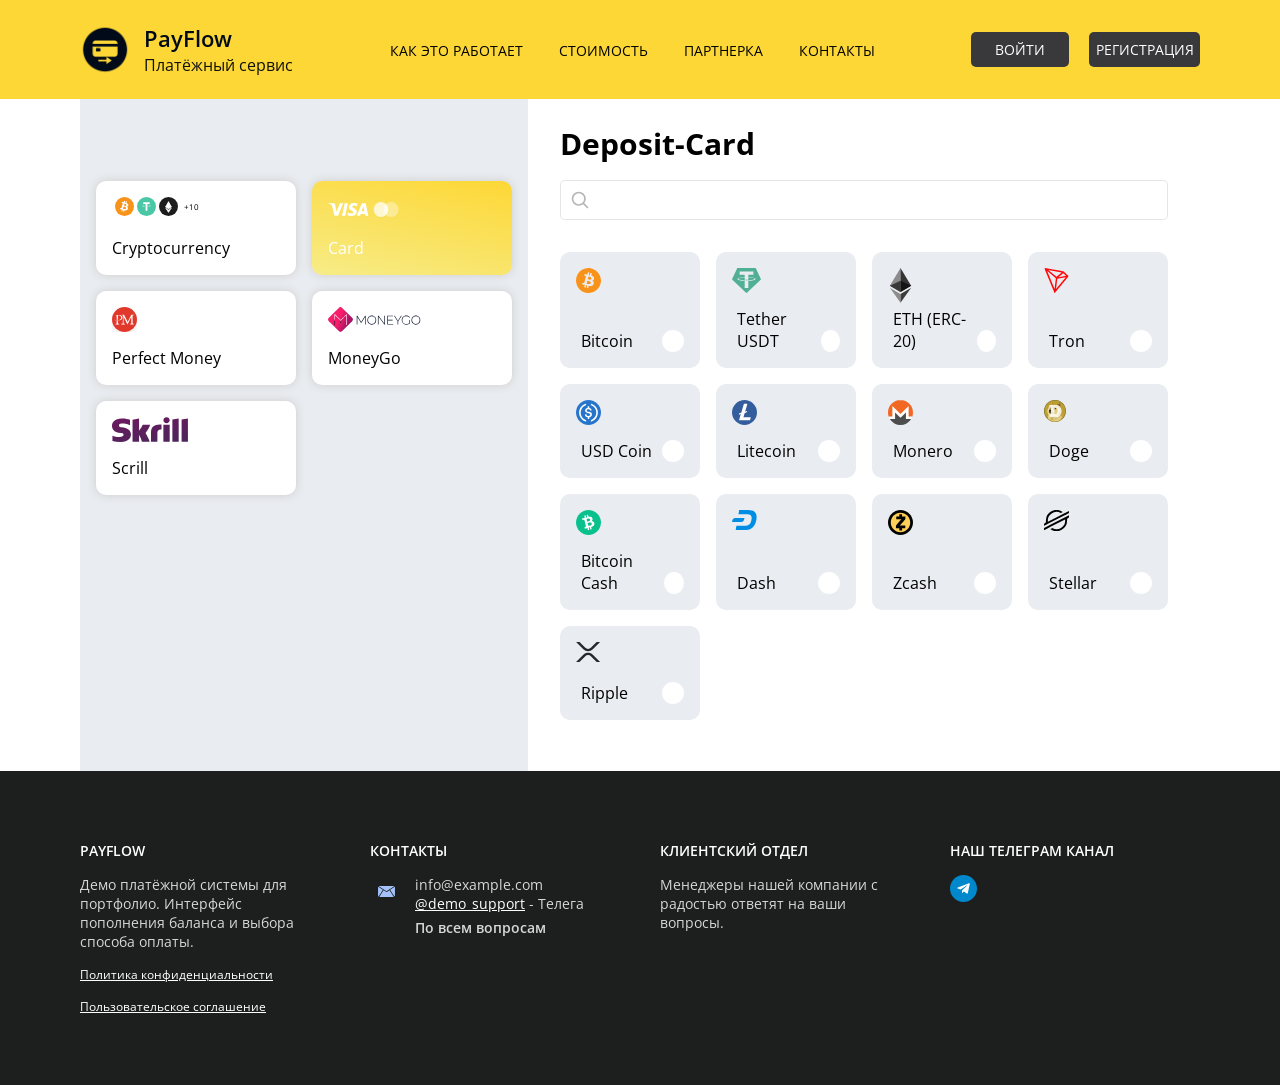
==== cards-template/master-card.html @ 121de796 "Initial commit" ====
<!doctype html>
<html lang="en">
<head>
    <meta charset="UTF-8">
    <meta name="viewport" content="width=device-width, user-scalable=no, initial-scale=1.0, maximum-scale=1.0, minimum-scale=1.0">
    <meta http-equiv="X-UA-Compatible" content="ie=edge">
    <title>Card Visa</title>
    <link rel="icon" type="image/png" href="../static/assets/img/favicon.png" />
    <link rel="apple-touch-icon-precomposed" href="../static/assets/img/favicon.png"/>
    <link href="https://fonts.googleapis.com/css2?family=Open+Sans:wght@400;700&display=swap" rel="stylesheet">
    <link rel="stylesheet" href="../static/assets/css/main.css">
</head>
<body>
    <section class="wrapper">
        <section class="header">
            <div class="container">
                <div class="header__logo">
                    <img src="../static/assets/img/logo.png" alt="" class="header__logo-image">
                    <p class="header__logo-title">
                        <span class="bold">PayFlow</span>
                        <span>Платёжный сервис</span>
                    </p>
                </div>
                <ul class="header__menu">
                    <li class="header__menu-item"><a href="#" class="header__menu-item-link">Как это работает</a></li>
                    <li class="header__menu-item"><a href="#" class="header__menu-item-link">Стоимость</a></li>
                    <li class="header__menu-item"><a href="#" class="header__menu-item-link">Партнерка</a></li>
                    <li class="header__menu-item"><a href="#contacts" class="header__menu-item-link">Контакты</a></li>
                </ul>
                <div class="header__auth">
                    <a href="#" class="header__auth-link">Войти</a>
                    <a href="#" class="header__auth-link">Регистрация</a>
                </div>
            </div>
        </section>

        <section class="payment-sistems">
            <div class="container">
                <div class="d-flex flex-wrap">
                    <div class="payment-sistems__left">
                        <div class="region opacity-0">
                            <span>Payment methods for the region</span><strong>Georgia </strong>
                            <a href="#">Change</a>
                        </div>
                        <div class="payments">
                            <a href="../index.html" class="payment ">
                                <div class="payment__icons">
                                    <svg xmlns="http://www.w3.org/2000/svg" fill="none" viewBox="0 0 18 18" id="btc-label" class="">
                                        <g>
                                            <!-- <rect class="btc-svg-mono svg-mono" width="18" height="18" fill="currentColor" rx="9"></rect> -->
                                            <rect class="btc-svg-color svg-color" width="18" height="18" fill="#F7931A" rx="9"></rect>
                                            <path fill="#fff" d="M12.64 7.906c.114-1.055-.634-1.727-1.778-2.155l.415-1.494-.908-.252-.42 1.486c-.237-.067-.477-.145-.723-.208l.414-1.479-.908-.252-.415 1.494c-.199-.05-1.835-.508-1.835-.508l-.272.972s.675.173.662.182c.37.102.43.35.413.544L6.149 10.33c-.048.11-.168.275-.424.207.009.015-.66-.184-.66-.184L4.58 11.39l1.833.514-.42 1.51.909.253.425-1.52c.247.075.489.145.726.21l-.423 1.51.908.253.42-1.509c1.388.407 2.691.135 3.193-1.14.297-.774-.142-1.801-.746-2.238.597-.122 1.093-.517 1.234-1.328zm-2.17 2.88c-.515 1.255-2.214.464-2.829.296l.54-2.008c.617.169 2.614.535 2.288 1.713zm.393-2.931c-.43 1.13-1.882.452-2.393.309l.488-1.824c.512.148 2.12.362 1.905 1.515z"></path>
                                        </g>
                                    </svg>
                                    <svg xmlns="http://www.w3.org/2000/svg" fill="none" viewBox="0 0 18 18" id="tether-label" class="">
                                        <g>
                                            <!-- <rect class="tether-svg svg-mono" width="18" height="18" fill="currentColor" rx="9"></rect> -->
                                            <rect class="tether-svg svg-color" width="18" height="18" fill="#4CC7A5" rx="9"></rect>
                                            <path fill="#fff" d="M9.814 9.3c-.046.004-.28.02-.804.02-.417 0-.713-.014-.817-.02-1.61-.076-2.812-.38-2.812-.745s1.202-.668 2.812-.747v1.19c.106.008.407.027.824.027.5 0 .75-.023.795-.027V7.809c1.607.078 2.806.382 2.806.746 0 .363-1.198.668-2.806.745h.002zm0-1.614V6.622h2.242V5H5.951v1.622h2.242v1.064C6.37 7.776 5 8.169 5 8.638c0 .47 1.37.861 3.193.953V13h1.62V9.59C11.632 9.499 13 9.107 13 8.638c0-.47-1.367-.86-3.187-.952z"></path>
                                        </g>
                                    </svg>
                                    <svg xmlns="http://www.w3.org/2000/svg" fill="none" viewBox="0 0 18 18" id="eth-label" class="">
                                        <!-- <rect class="ethereum-svg svg-mono" width="18" height="18" fill="currentColor" rx="9"></rect> -->
                                        <rect class="ethereum-svg svg-color" width="18" height="18" fill="#1D1C1C" rx="9"></rect>
                                        <path fill="#fff" d="M11.976 9.166l-2.84-5.082a.153.153 0 00-.272 0l-2.84 5.082a.186.186 0 00.053.242l2.84 1.881c.051.034.115.034.165 0l2.84-1.88c.077-.05.1-.16.054-.243z"></path>
                                        <path fill="#fff" d="M11.84 10.22l-2.757 1.86a.148.148 0 01-.168 0l-2.757-1.86c-.05-.034-.105.03-.071.083l2.78 4.347c.065.1.199.1.263 0l2.781-4.347c.033-.052-.022-.117-.071-.084z"></path>
                                        <path fill="#E6E7E8" d="M11.76 8.779L9.083 10.55a.148.148 0 01-.166 0L6.24 8.78l-.216.387a.186.186 0 00.053.243l2.84 1.88c.051.034.115.034.166 0l2.84-1.88c.075-.05.1-.16.053-.243l-.216-.387z"></path>
                                        <path fill="#E6E7E8" d="M11.84 10.22l-.61.41-2.1 3.283c-.064.1-.198.1-.262 0l-2.1-3.282-.61-.412c-.05-.033-.105.032-.071.084l2.78 4.347c.065.1.199.1.263 0l2.781-4.347c.033-.052-.022-.117-.072-.084z"></path>
                                    </svg>
                                    <span class="payment__current"> +10</span>
                                </div>
                                <div class="payment__title">Cryptocurrency</div>
                            </a>
                            <a href="./master-card.html" class="payment payment--active">
                                <div class="payment__icons">
                                    <svg width="41" height="13" viewBox="0 0 41 13" fill="none" xmlns="http://www.w3.org/2000/svg" id="card_visa-card">
                                        <g class="visa-svg svg-mono" fill="#fff">
                                            <path fill-rule="evenodd" clip-rule="evenodd" d="M40.22 12.798h.08l-.044-.212-.058-.28-.447-2.135a1459.488 1459.488 0 01-.83-3.968c-.126-.611-.254-1.222-.382-1.833L37.69.298c-.013-.057-.03-.08-.092-.08H34.91c-.075 0-.155.005-.23.018-.57.093-.96.412-1.181.942-.805 1.924-1.612 3.847-2.418 5.77l-2.418 5.77a.984.984 0 01-.03.08h3.335c.053 0 .075-.018.093-.067.212-.583.425-1.167.633-1.75.013-.045.035-.062.084-.062h4.052c.053 0 .076.017.084.066l.16.763.203.97c.014.066.04.08.102.08h2.84zm-4.835-9.16c.327 1.564.655 3.13.982 4.707-.907 0-1.805 0-2.712.005.57-1.579 1.137-3.144 1.708-4.713h.022z"></path>
                                            <path d="M0 .58C.027.458.049.343.075.224H5.566c.783 0 1.384.486 1.54 1.25.15.77.291 1.54.437 2.309.155.831.314 1.662.47 2.494.15.809.305 1.618.455 2.423l.018.088c.053-.137.101-.256.15-.376 1.07-2.701 2.137-5.403 3.203-8.1.027-.066.058-.088.128-.088 1.075.004 2.15 0 3.226.004h.093c-.014.031-.018.053-.027.075L10.043 12.74c-.018.048-.04.07-.093.066H6.64c-.021 0-.04 0-.066-.004-.075-.297-.154-.588-.23-.885L4.287 3.96l-.385-1.464a1.272 1.272 0 00-.668-.822 8.709 8.709 0 00-1.606-.646C1.106.873.575.744.053.603.04.59.023.585 0 .58zM28.815 3.207a6.984 6.984 0 00-1.08-.384 6.134 6.134 0 00-1.77-.204c-.397.013-.787.075-1.145.265-.235.124-.43.288-.531.54-.124.3-.062.566.141.809.186.221.425.385.673.522.456.256.916.495 1.376.747.513.283 1.004.601 1.416 1.026.442.45.739.977.845 1.605.053.322.057.645.022.972a3.84 3.84 0 01-.46 1.504c-.394.703-.965 1.216-1.664 1.6-.593.327-1.23.526-1.898.65a8.775 8.775 0 01-1.831.137c-.983-.03-1.947-.163-2.885-.464-.177-.057-.345-.124-.526-.19.199-.92.393-1.835.588-2.755.035.014.062.027.088.04.465.221.934.42 1.434.548.411.106.827.173 1.252.195.327.018.65.026.973-.018.43-.057.837-.168 1.177-.45.332-.27.456-.69.323-1.066a1.07 1.07 0 00-.296-.43 3.438 3.438 0 00-.775-.53c-.38-.203-.77-.393-1.15-.601-.553-.3-1.066-.663-1.49-1.136-.377-.42-.642-.898-.74-1.455-.088-.5-.044-.995.084-1.481.235-.862.744-1.539 1.451-2.065.65-.482 1.385-.778 2.173-.955A8.093 8.093 0 0126.73.01c.885.04 1.743.225 2.575.521.057.022.066.04.057.102-.18.84-.362 1.68-.54 2.52.005.009 0 .027-.008.053zM14.012 12.793l.132-.632c.257-1.194.51-2.383.766-3.577.26-1.211.518-2.427.778-3.639.261-1.216.522-2.432.784-3.643.07-.336.141-.672.216-1.008.01-.04.014-.075.076-.075 1.044.004 2.088 0 3.132 0h.053c-.022.12-.044.23-.07.34-.421 1.968-.841 3.94-1.266 5.907-.416 1.937-.832 3.873-1.243 5.81-.036.16-.067.314-.102.473-.009.035-.022.049-.058.049h-3.167c-.01.004-.018 0-.031-.005z"></path>
                                        </g>
                                        <!-- <g class="visa-svg svg-color" fill="#0855C4"><path fill-rule="evenodd" clip-rule="evenodd" d="M40.22 12.798h.08l-.044-.212-.058-.28-.447-2.135a1459.488 1459.488 0 01-.83-3.968c-.126-.611-.254-1.222-.382-1.833L37.69.298c-.013-.057-.03-.08-.092-.08H34.91c-.075 0-.155.005-.23.018-.57.093-.96.412-1.181.942-.805 1.924-1.612 3.847-2.418 5.77l-2.418 5.77a.984.984 0 01-.03.08h3.335c.053 0 .075-.018.093-.067.212-.583.425-1.167.633-1.75.013-.045.035-.062.084-.062h4.052c.053 0 .076.017.084.066l.16.763.203.97c.014.066.04.08.102.08h2.84zm-4.835-9.16c.327 1.564.655 3.13.982 4.707-.907 0-1.805 0-2.712.005.57-1.579 1.137-3.144 1.708-4.713h.022z"></path><path d="M0 .58C.027.458.049.343.075.224H5.566c.783 0 1.384.486 1.54 1.25.15.77.291 1.54.437 2.309.155.831.314 1.662.47 2.494.15.809.305 1.618.455 2.423l.018.088c.053-.137.101-.256.15-.376 1.07-2.701 2.137-5.403 3.203-8.1.027-.066.058-.088.128-.088 1.075.004 2.15 0 3.226.004h.093c-.014.031-.018.053-.027.075L10.043 12.74c-.018.048-.04.07-.093.066H6.64c-.021 0-.04 0-.066-.004-.075-.297-.154-.588-.23-.885L4.287 3.96l-.385-1.464a1.272 1.272 0 00-.668-.822 8.709 8.709 0 00-1.606-.646C1.106.873.575.744.053.603.04.59.023.585 0 .58zM28.815 3.207a6.984 6.984 0 00-1.08-.384 6.134 6.134 0 00-1.77-.204c-.397.013-.787.075-1.145.265-.235.124-.43.288-.531.54-.124.3-.062.566.141.809.186.221.425.385.673.522.456.256.916.495 1.376.747.513.283 1.004.601 1.416 1.026.442.45.739.977.845 1.605.053.322.057.645.022.972a3.84 3.84 0 01-.46 1.504c-.394.703-.965 1.216-1.664 1.6-.593.327-1.23.526-1.898.65a8.775 8.775 0 01-1.831.137c-.983-.03-1.947-.163-2.885-.464-.177-.057-.345-.124-.526-.19.199-.92.393-1.835.588-2.755.035.014.062.027.088.04.465.221.934.42 1.434.548.411.106.827.173 1.252.195.327.018.65.026.973-.018.43-.057.837-.168 1.177-.45.332-.27.456-.69.323-1.066a1.07 1.07 0 00-.296-.43 3.438 3.438 0 00-.775-.53c-.38-.203-.77-.393-1.15-.601-.553-.3-1.066-.663-1.49-1.136-.377-.42-.642-.898-.74-1.455-.088-.5-.044-.995.084-1.481.235-.862.744-1.539 1.451-2.065.65-.482 1.385-.778 2.173-.955A8.093 8.093 0 0126.73.01c.885.04 1.743.225 2.575.521.057.022.066.04.057.102-.18.84-.362 1.68-.54 2.52.005.009 0 .027-.008.053zM14.012 12.793l.132-.632c.257-1.194.51-2.383.766-3.577.26-1.211.518-2.427.778-3.639.261-1.216.522-2.432.784-3.643.07-.336.141-.672.216-1.008.01-.04.014-.075.076-.075 1.044.004 2.088 0 3.132 0h.053c-.022.12-.044.23-.07.34-.421 1.968-.841 3.94-1.266 5.907-.416 1.937-.832 3.873-1.243 5.81-.036.16-.067.314-.102.473-.009.035-.022.049-.058.049h-3.167c-.01.004-.018 0-.031-.005z"></path>
                                    </g> -->
                                </svg>
                                <svg width="26" height="15" viewBox="0 0 26 15" fill="none" xmlns="http://www.w3.org/2000/svg" id="card_mastercard">
                                    <!-- <g class="mastercard-svg svg-color">
                                        <path d="M7.956 15c3.986 0 7.218-3.358 7.218-7.5 0-4.142-3.232-7.5-7.218-7.5C3.969 0 .736 3.358.736 7.5c0 4.142 3.233 7.5 7.22 7.5z" fill="#EA001B"></path>
                                        <path d="M18.268 15c3.987 0 7.219-3.358 7.219-7.5 0-4.142-3.232-7.5-7.219-7.5S11.05 3.358 11.05 7.5c0 4.142 3.232 7.5 7.22 7.5z" fill="#FFA200"></path>
                                        <path fill-rule="evenodd" clip-rule="evenodd" d="M12.864 2a7.866 7.866 0 00-2.227 5.5c0 2.14.85 4.082 2.227 5.5a7.866 7.866 0 002.228-5.5c0-2.142-.85-4.083-2.228-5.5z" fill="#ED692C"></path>
                                    </g> -->
                                    <g class="mastercard-svg svg-mono">
                                        <path d="M7.956 15c3.986 0 7.218-3.358 7.218-7.5 0-4.142-3.232-7.5-7.218-7.5C3.969 0 .736 3.358.736 7.5c0 4.142 3.233 7.5 7.22 7.5z" fill="#ffffffbb"></path><path d="M18.268 15c3.987 0 7.219-3.358 7.219-7.5 0-4.142-3.232-7.5-7.219-7.5S11.05 3.358 11.05 7.5c0 4.142 3.232 7.5 7.22 7.5z" fill="#ffffff5e"></path>
                                        <path fill-rule="evenodd" clip-rule="evenodd" d="M12.864 2a7.866 7.866 0 00-2.227 5.5c0 2.14.85 4.082 2.227 5.5a7.866 7.866 0 002.228-5.5c0-2.142-.85-4.083-2.228-5.5z" fill="#ffffff5e"></path>
                                    </g>
                                </svg>
                                </div>
                                <div class="payment__title">Card</div>
                            </a>
                            <a href="./perfect-money.html" class="payment">
                                <div class="payment__icons">
                                    <svg xmlns="http://www.w3.org/2000/svg" xmlns:xlink="http://www.w3.org/1999/xlink" viewBox="0 0 25 25" id="perfectmoney-card">
                                        <defs>
                                            <filter id="perfect-money_svg__a" width="160%" height="160%" x="-30%" y="-18%" filterUnits="objectBoundingBox">
                                                <feOffset dy="3" in="SourceAlpha" result="shadowOffsetOuter1"></feOffset>
                                                <feGaussianBlur in="shadowOffsetOuter1" result="shadowBlurOuter1" stdDeviation="2"></feGaussianBlur>
                                                <feColorMatrix in="shadowBlurOuter1" values="0 0 0 0 0 0 0 0 0 0 0 0 0 0 0 0 0 0 0.09 0"></feColorMatrix>
                                            </filter>
                                            <path id="perfect-money_svg__b" d="M22.5 10C15.596 10 10 15.596 10 22.5S15.596 35 22.5 35 35 29.404 35 22.5 29.401 10 22.5 10zm-5.37 17.405h-3.592v-.584h.616a.54.54 0 00.515-.546v-2.6a16.2 16.2 0 001.244.03v2.606a.552.552 0 00.524.507h.69v.587h.003zm-4.99-4.702c1.426.312 2.877.34 4.703.237 1.353-.08 2.352-1.058 2.352-2.364 0-1.294-1.038-2.31-2.324-2.324h-.958v4.387c-.434.011-.846.011-1.244-.003v-4.098a.314.314 0 00-.295-.286h-.822v-.365h4.168c1.523 0 2.74 1.192 2.74 2.656 0 1.464-1.242 2.517-2.757 2.653-2.338.234-4.657.067-5.562-.493zm18.968 4.118h.663v.584h-3.592v-.584h.593a.548.548 0 00.543-.538v-6.598l-3.842 7.731v-.013.002l-3.98-8.015v6.944a.546.546 0 00.484.49h.885v.584H19.27v-.585h.935c0-.005-.003-.008-.003-.013a.552.552 0 00.551-.552l.006-.005.217-7.592a.323.323 0 00-.306-.304h-.61v-.584h1.52l.454-.003 3.672 7.322 3.636-7.255v-.064h2.43v.584h-.868a.324.324 0 00-.315.31v7.65c.022.273.242.49.518.504z"></path>
                                        </defs>
                                        <g fill="#fff" fill-rule="evenodd">
                                            <g fill-rule="nonzero">
                                                <g class="perfect-money-svg svg-mono " transform="translate(-10 -10)">
                                                    <use fill="#000" filter="url(#perfect-money_svg__a)" xlink:href="#perfect-money_svg__b"></use>
                                                    <use fill="#FFF" xlink:href="#perfect-money_svg__b"></use>
                                                </g>
                                            </g>
                                        </g>
                                        <g fill="none" fill-rule="evenodd">
                                            <g fill-rule="nonzero">
                                                <g>
                                                    <g class="perfect-money-svg svg-color">
                                                        <circle cx="12.5" cy="12.5" r="12.5" fill="#E0392C"></circle>
                                                        <g fill="#FFF">
                                                            <path d="M20.905 8.357h.869v-.584h-2.43v.064l-3.64 7.255-3.671-7.322-.453.003h-1.52v.584h.61a.32.32 0 01.306.304l-.22 7.592-.005.005a.553.553 0 01-.551.552l.002.014h-.935v.584h3.591v-.583h-.885a.547.547 0 01-.484-.49V9.39l3.987 8.015v-.002.013l3.842-7.73v6.597a.55.55 0 01-.543.538h-.593v.584h3.592v-.584h-.663a.548.548 0 01-.518-.504v-7.65a.317.317 0 01.312-.31z"></path><path d="M10.454 10.543c0-1.464-1.217-2.656-2.74-2.656H3.551v.365h.821c.156.01.281.133.295.286v4.097c.398.014.813.014 1.245.002V8.252h.957c1.285.013 2.324 1.03 2.324 2.323 0 1.306-1 2.283-2.353 2.364-1.829.103-3.276.075-4.702-.237.905.56 3.221.73 5.557.496 1.517-.14 2.759-1.189 2.759-2.656zm-4.541 5.771v-2.606c-.434.006-.852-.005-1.244-.03v2.6a.541.541 0 01-.515.546h-.615v.584h3.59v-.583h-.69a.556.556 0 01-.526-.51z"></path>
                                                        </g>
                                                    </g>
                                                </g>
                                            </g>
                                        </g>
                                    </svg>
                                </div>
                                <div class="payment__title">Perfect Money</div>
                            </a>
                            <a href="./money-go.html" class="payment ">
                                <div class="payment__icons">
                                    <svg viewBox="0 0 63 17" fill="none" xmlns="http://www.w3.org/2000/svg" id="money_go-card">
                                        <g class="money-go-svg svg-mono" fill="fff">
                                            <path d="M19.983 5.93l2.593 4.258L25.17 5.93h.439v5.963h-.439V6.754L22.765 10.7h-.378l-2.404-3.945v5.139h-.442V5.93h.442zM26.776 8.913a3.17 3.17 0 01.848-2.211 2.83 2.83 0 01.957-.655c.375-.161.772-.238 1.19-.23.418-.008.815.069 1.19.23.378.158.7.376.965.655.268.276.479.607.631.993.156.386.23.792.222 1.218.008.427-.066.833-.222 1.219a3.028 3.028 0 01-.63.997 2.84 2.84 0 01-.966.651c-.375.161-.772.237-1.19.23a2.847 2.847 0 01-1.19-.23 2.86 2.86 0 01-.957-.651 3.063 3.063 0 01-.627-.997 3.17 3.17 0 01-.221-1.219zm5.548 0c.003-.37-.059-.72-.185-1.049a2.59 2.59 0 00-.526-.86 2.337 2.337 0 00-.817-.567 2.44 2.44 0 00-1.025-.201 2.424 2.424 0 00-2.235 1.322 2.78 2.78 0 00-.31 1.355 2.78 2.78 0 00.31 1.355 2.436 2.436 0 002.235 1.32 2.435 2.435 0 002.235-1.319c.218-.41.324-.862.318-1.356zM34.38 5.93l3.929 5.231v-5.23h.446v5.962h-.438L34.39 6.666v5.227h-.45V5.93h.442zM44.266 5.93v.414H40.73v2.348h3.197v.418H40.73v2.373h3.615v.41h-4.065V5.93h3.985zM44.903 5.93h.502l2.127 3.353 2.123-3.353h.503l-2.404 3.771v2.192h-.455V9.7L44.903 5.93zM50.128 8.913a3.152 3.152 0 01.22-1.218c.156-.386.368-.717.636-.993.27-.279.598-.497.981-.655.386-.161.796-.238 1.23-.23.529 0 1.011.11 1.448.33.437.22.795.527 1.073.92l-.37.238a2.376 2.376 0 00-.908-.792 2.74 2.74 0 00-1.243-.277 2.612 2.612 0 00-1.065.2c-.33.137-.608.326-.836.568a2.646 2.646 0 00-.531.86c-.126.33-.188.68-.185 1.05a2.72 2.72 0 00.189 1.049c.131.33.313.615.547.856.233.239.516.428.848.567.335.14.692.207 1.07.201.434 0 .84-.07 1.218-.209.38-.14.68-.332.896-.579V8.865h.439v2.115c-.247.306-.607.555-1.082.748a3.847 3.847 0 01-1.471.281 3.024 3.024 0 01-1.227-.229 2.989 2.989 0 01-.993-.651 3.087 3.087 0 01-.884-2.216zM56.76 8.913a3.17 3.17 0 01.848-2.211 2.83 2.83 0 01.957-.655c.375-.161.772-.238 1.19-.23.418-.008.815.069 1.19.23.378.158.7.376.965.655.268.276.479.607.632.993.155.386.229.792.22 1.218.009.427-.065.833-.22 1.219a3.028 3.028 0 01-.632.997 2.84 2.84 0 01-.965.651c-.375.161-.772.237-1.19.23a2.847 2.847 0 01-1.19-.23 2.859 2.859 0 01-.957-.651 3.063 3.063 0 01-.627-.997 3.17 3.17 0 01-.221-1.219zm5.548 0c.003-.37-.059-.72-.185-1.049a2.59 2.59 0 00-.526-.86 2.337 2.337 0 00-.817-.567 2.44 2.44 0 00-1.025-.201 2.424 2.424 0 00-2.235 1.322 2.78 2.78 0 00-.31 1.355 2.78 2.78 0 00.31 1.355 2.436 2.436 0 002.235 1.32 2.435 2.435 0 002.236-1.319c.217-.41.323-.862.317-1.356z">

                                            </path>
                                            <path d="M7.363.596a1.594 1.594 0 012.254 0l6.767 6.767a1.594 1.594 0 010 2.254l-6.767 6.767a1.594 1.594 0 01-2.254 0L.596 9.617a1.594 1.594 0 010-2.254L7.363.596z" fill="#C0DDF7"></path>
                                            <path fill-rule="evenodd" clip-rule="evenodd" d="M4.383 5.113a.2.2 0 01.34-.14h.001l3.85 3.851 1.873-1.872a.2.2 0 01.282.281L8.713 9.25a.2.2 0 01-.304-.027L4.78 5.594v2.707a.2.2 0 11-.398 0V5.113zm6.989 1.477l.98-.98v6.542a.2.2 0 10.398 0V5.113a.2.2 0 00-.38-.085l-1.28 1.28a.2.2 0 00.282.282z"></path>
                                            <path d="M4.383 9.496a.2.2 0 01.398 0v2.656a.2.2 0 11-.398 0V9.496zM9.031 10.227a.398.398 0 11-.797 0 .398.398 0 01.797 0z"></path>
                                        </g>
                                        <g class="money-go-svg svg-color">
                                            <path d="M19.983 5.93l2.593 4.258L25.17 5.93h.439v5.963h-.439V6.754L22.765 10.7h-.378l-2.404-3.945v5.139h-.442V5.93h.442zM26.776 8.913a3.17 3.17 0 01.848-2.211 2.83 2.83 0 01.957-.655c.375-.161.772-.238 1.19-.23.418-.008.815.069 1.19.23.378.158.7.376.965.655.268.276.479.607.631.993.156.386.23.792.222 1.218.008.427-.066.833-.222 1.219a3.028 3.028 0 01-.63.997 2.84 2.84 0 01-.966.651c-.375.161-.772.237-1.19.23a2.847 2.847 0 01-1.19-.23 2.86 2.86 0 01-.957-.651 3.063 3.063 0 01-.627-.997 3.17 3.17 0 01-.221-1.219zm5.548 0c.003-.37-.059-.72-.185-1.049a2.59 2.59 0 00-.526-.86 2.337 2.337 0 00-.817-.567 2.44 2.44 0 00-1.025-.201 2.424 2.424 0 00-2.235 1.322 2.78 2.78 0 00-.31 1.355 2.78 2.78 0 00.31 1.355 2.436 2.436 0 002.235 1.32 2.435 2.435 0 002.235-1.319c.218-.41.324-.862.318-1.356zM34.38 5.93l3.929 5.231v-5.23h.446v5.962h-.438L34.39 6.666v5.227h-.45V5.93h.442zM44.266 5.93v.414H40.73v2.348h3.197v.418H40.73v2.373h3.615v.41h-4.065V5.93h3.985zM44.903 5.93h.502l2.127 3.353 2.123-3.353h.503l-2.404 3.771v2.192h-.455V9.7L44.903 5.93zM50.128 8.913a3.152 3.152 0 01.22-1.218c.156-.386.368-.717.636-.993.27-.279.598-.497.981-.655.386-.161.796-.238 1.23-.23.529 0 1.011.11 1.448.33.437.22.795.527 1.073.92l-.37.238a2.376 2.376 0 00-.908-.792 2.74 2.74 0 00-1.243-.277 2.612 2.612 0 00-1.065.2c-.33.137-.608.326-.836.568a2.646 2.646 0 00-.531.86c-.126.33-.188.68-.185 1.05a2.72 2.72 0 00.189 1.049c.131.33.313.615.547.856.233.239.516.428.848.567.335.14.692.207 1.07.201.434 0 .84-.07 1.218-.209.38-.14.68-.332.896-.579V8.865h.439v2.115c-.247.306-.607.555-1.082.748a3.847 3.847 0 01-1.471.281 3.024 3.024 0 01-1.227-.229 2.989 2.989 0 01-.993-.651 3.087 3.087 0 01-.884-2.216zM56.76 8.913a3.17 3.17 0 01.848-2.211 2.83 2.83 0 01.957-.655c.375-.161.772-.238 1.19-.23.418-.008.815.069 1.19.23.378.158.7.376.965.655.268.276.479.607.632.993.155.386.229.792.22 1.218.009.427-.065.833-.22 1.219a3.028 3.028 0 01-.632.997 2.84 2.84 0 01-.965.651c-.375.161-.772.237-1.19.23a2.847 2.847 0 01-1.19-.23 2.859 2.859 0 01-.957-.651 3.063 3.063 0 01-.627-.997 3.17 3.17 0 01-.221-1.219zm5.548 0c.003-.37-.059-.72-.185-1.049a2.59 2.59 0 00-.526-.86 2.337 2.337 0 00-.817-.567 2.44 2.44 0 00-1.025-.201 2.424 2.424 0 00-2.235 1.322 2.78 2.78 0 00-.31 1.355 2.78 2.78 0 00.31 1.355 2.436 2.436 0 002.235 1.32 2.435 2.435 0 002.236-1.319c.217-.41.323-.862.317-1.356z" fill="#0E1930">

                                            </path>
                                            <path d="M7.363.596a1.594 1.594 0 012.254 0l6.767 6.767a1.594 1.594 0 010 2.254l-6.767 6.767a1.594 1.594 0 01-2.254 0L.596 9.617a1.594 1.594 0 010-2.254L7.363.596z" fill="url(#money_go_svg__a)"></path>
                                            <path fill-rule="evenodd" clip-rule="evenodd" d="M4.383 5.113a.2.2 0 01.34-.14h.001l3.85 3.851 1.873-1.872a.2.2 0 01.282.281L8.713 9.25a.2.2 0 01-.304-.027L4.78 5.594v2.707a.2.2 0 11-.398 0V5.113zm6.989 1.477l.98-.98v6.542a.2.2 0 10.398 0V5.113a.2.2 0 00-.38-.085l-1.28 1.28a.2.2 0 00.282.282z" fill="#fff">

                                            </path>
                                            <path d="M4.383 9.496a.2.2 0 11.398 0v2.656a.2.2 0 11-.398 0V9.496zM9.031 10.227a.398.398 0 11-.797 0 .398.398 0 01.797 0z" fill="#0E1930"></path><defs><linearGradient id="money_go_svg__a" x1="6.574" y1="9.647" x2="12.684" y2="12.569" gradientUnits="userSpaceOnUse"><stop offset="0" stop-color="#F91E6A"></stop><stop offset="1" stop-color="#AE1264"></stop></linearGradient></defs></g>
                                        </svg>
                                </div>
                                <div class="payment__title">MoneyGo</div>
                            </a>
                            <a href="./scrill.html" class="payment">
                                <div class="payment__icons">
                                <svg viewBox="0 0 76 25" fill="none" xmlns="http://www.w3.org/2000/svg" id="skrill-card">
                                        <g class="skrill-svg svg-mono" fill="#fff">
                                            <g clip-path="url(#skrill_svg__a)">
                                                <path fill-rule="evenodd" clip-rule="evenodd" d="M54.536 6.14c1.721 0 3.117-1.336 3.117-2.982 0-1.647-1.396-2.983-3.117-2.983-1.719 0-3.114 1.336-3.114 2.983 0 1.646 1.395 2.981 3.114 2.981zM30.67 7.75c-.14.337-1.152 3.074-3.6 5.91V1.533l-6.522 1.234V24.75h6.522v-6.795c1.889 2.712 2.821 6.795 2.821 6.795h7.812c-.772-3.075-4.152-8.745-4.152-8.745 3.033-3.682 4.366-7.606 4.578-8.256h-7.459zm17.146-.23c-5.842.18-8.807 2.688-8.807 7.676v9.554h6.373V16.96c0-2.987.408-4.267 4.11-4.389V7.607c-.623-.126-1.676-.087-1.676-.087zM9.609 10.17c-.799-.05-2.648-.165-2.648-1.759 0-1.923 2.662-1.923 3.66-1.923 1.757 0 4.031.497 5.655.962 0 0 .906.306 1.677.619l.072.018V2.82l-.098-.028c-1.917-.642-4.146-1.26-8.278-1.26C2.524 1.532 0 5.506 0 8.91c0 1.963.879 6.58 9.038 7.113.692.04 2.527.142 2.527 1.79 0 1.36-1.502 2.161-4.03 2.161-2.77 0-5.458-.676-7.09-1.317v5.425c2.444.613 5.198.92 8.426.92 6.966 0 10.086-3.76 10.086-7.486 0-4.225-3.49-6.97-9.348-7.345zm41.768 14.58h6.321V7.768h-6.321V24.75zM69.601 2.615V24.75h6.323V1.532L69.6 2.615zm-9.225 0l6.316-1.083V24.75h-6.316V2.615z">

                                                </path>
                                            </g>
                                            <defs>
                                                <clipPath id="skrill_svg__a">
                                                    <path d="M0 0h76v25H0z"></path>
                                                </clipPath>
                                            </defs>
                                        </g>
                                        <g class="skrill-svg svg-color">
                                        <g clip-path="url(#skrill_svg__b)">
                                        <path fill-rule="evenodd" clip-rule="evenodd" d="M54.536 6.14c1.721 0 3.117-1.336 3.117-2.982 0-1.647-1.396-2.983-3.117-2.983-1.719 0-3.114 1.336-3.114 2.983 0 1.646 1.395 2.981 3.114 2.981zM30.67 7.75c-.14.337-1.152 3.074-3.6 5.91V1.533l-6.522 1.234V24.75h6.522v-6.795c1.889 2.712 2.821 6.795 2.821 6.795h7.812c-.772-3.075-4.152-8.745-4.152-8.745 3.033-3.682 4.366-7.606 4.578-8.256h-7.459zm17.146-.23c-5.842.18-8.807 2.688-8.807 7.676v9.554h6.373V16.96c0-2.987.408-4.267 4.11-4.389V7.607c-.623-.126-1.676-.087-1.676-.087zM9.609 10.17c-.799-.05-2.648-.165-2.648-1.759 0-1.923 2.662-1.923 3.66-1.923 1.757 0 4.031.497 5.655.962 0 0 .906.306 1.677.619l.072.018V2.82l-.098-.028c-1.917-.642-4.146-1.26-8.278-1.26C2.524 1.532 0 5.506 0 8.91c0 1.963.879 6.58 9.038 7.113.692.04 2.527.142 2.527 1.79 0 1.36-1.502 2.161-4.03 2.161-2.77 0-5.458-.676-7.09-1.317v5.425c2.444.613 5.198.92 8.426.92 6.966 0 10.086-3.76 10.086-7.486 0-4.225-3.49-6.97-9.348-7.345zm41.768 14.58h6.321V7.768h-6.321V24.75zM69.601 2.615V24.75h6.323V1.532L69.6 2.615zm-9.225 0l6.316-1.083V24.75h-6.316V2.615z" fill="url(#skrill_svg__c)">

                                        </path>
                                        </g>
                                        <defs>
                                            <linearGradient id="skrill_svg__c" x1="20.533" y1=".175" x2="25.775" y2="30.875" gradientUnits="userSpaceOnUse">
                                                <stop offset="0" stop-color="#6B195F"></stop>
                                                <stop offset="1" stop-color="#4C255B"></stop>
                                            </linearGradient>
                                            <clipPath id="skrill_svg__b">
                                                <path fill="#fff" d="M0 0h76v25H0z"></path>
                                            </clipPath>
                                        </defs>
                                        </g>
                                    </svg>
                                </div>
                                <div class="payment__title">Scrill</div>
                            </a>

                        </div>
                    </div>
                    <div class="payment-sistems__right">

                        <!-- Deposit --- start --->
                        <div class="content deposit">
                            <h1 class="visually-hidden">Deposit</h1>
                            <div class="d-flex content__heading">
                                <h2 class="content__title">Deposit-Card</h2>
                                <!-- <span>ID: 118379</span> -->
                            </div>
                            <div class="search">
                                <input class="search__input" type="search" id="search" data-search>
                                <div class="search__icon">
                                    <svg viewBox="0 0 24 24" fill="none" xmlns="http://www.w3.org/2000/svg"><g id="SVGRepo_bgCarrier" stroke-width="0"></g><g id="SVGRepo_tracerCarrier" stroke-linecap="round" stroke-linejoin="round"></g><g id="SVGRepo_iconCarrier"> <path d="M15.7955 15.8111L21 21M18 10.5C18 14.6421 14.6421 18 10.5 18C6.35786 18 3 14.6421 3 10.5C3 6.35786 6.35786 3 10.5 3C14.6421 3 18 6.35786 18 10.5Z" stroke="#b4b5b7" stroke-width="2" stroke-linecap="round" stroke-linejoin="round"></path> </g></svg>
                                </div>
                            </div>
                    
                            <div class="cards">
                                <article class="card">
                                    <div class="card__icon">
                                        <svg viewBox="0 0 32 32" fill="none" xmlns="http://www.w3.org/2000/svg" id="btc"><g class="btc-svg svg-mono"><path class="btc-svg__icon" d="M12.128 31.524c8.574 2.138 17.256-3.08 19.393-11.652C33.658 11.3 28.443 2.617 19.87.48 11.3-1.659 2.618 3.559.48 12.132c-2.139 8.571 3.079 17.254 11.648 19.392zm7.408-21.84c2.217.764 3.839 1.909 3.519 4.039-.23 1.559-1.095 2.312-2.242 2.577 1.575.819 2.377 2.077 1.613 4.257-.947 2.708-3.197 2.937-6.192 2.37l-.727 2.912-1.755-.438.717-2.872c-.454-.113-.92-.233-1.399-.364l-.72 2.885-1.753-.435.727-2.918-.501-.13c-.248-.065-.498-.13-.75-.193l-2.285-.57.87-2.01s1.295.345 1.277.32c.497.122.717-.202.804-.418l1.148-4.603.186.046a1.483 1.483 0 00-.182-.058l.82-3.286c.02-.373-.108-.843-.82-1.021.028-.018-1.275-.318-1.275-.318l.467-1.874 2.422.604-.002.01c.363.09.738.176 1.121.263l.72-2.884 1.755.438-.707 2.826c.472.108.946.217 1.408.332l.699-2.809 1.756.438-.72 2.884zM13.98 20.141c1.431.378 4.566 1.207 5.064-.795.509-2.043-2.521-2.724-4.004-3.058-.167-.038-.315-.07-.435-.1l-.964 3.865c.097.024.212.054.34.088zm1.354-5.646c1.196.319 3.799 1.013 4.253-.804.464-1.86-2.07-2.421-3.306-2.695-.139-.03-.261-.058-.361-.083l-.875 3.506c.083.02.18.047.29.076z" fill="#fff"></path></g><path class="btc-svg svg-color" d="M12.128 31.524c8.574 2.138 17.256-3.08 19.393-11.652C33.658 11.3 28.443 2.617 19.87.48 11.3-1.659 2.618 3.559.48 12.132c-2.139 8.571 3.079 17.254 11.648 19.392zm7.408-21.84c2.217.764 3.839 1.909 3.519 4.039-.23 1.559-1.095 2.312-2.242 2.577 1.575.819 2.377 2.077 1.613 4.257-.947 2.708-3.197 2.937-6.192 2.37l-.727 2.912-1.755-.438.717-2.872c-.454-.113-.92-.233-1.399-.364l-.72 2.885-1.753-.435.727-2.918-.501-.13c-.248-.065-.498-.13-.75-.193l-2.285-.57.87-2.01s1.295.345 1.277.32c.497.122.717-.202.804-.418l1.148-4.603.186.046a1.483 1.483 0 00-.182-.058l.82-3.286c.02-.373-.108-.843-.82-1.021.028-.018-1.275-.318-1.275-.318l.467-1.874 2.422.604-.002.01c.363.09.738.176 1.121.263l.72-2.884 1.755.438-.707 2.826c.472.108.946.217 1.408.332l.699-2.809 1.756.438-.72 2.884zM13.98 20.141c1.431.378 4.566 1.207 5.064-.795.509-2.043-2.521-2.724-4.004-3.058-.167-.038-.315-.07-.435-.1l-.964 3.865c.097.024.212.054.34.088zm1.354-5.646c1.196.319 3.799 1.013 4.253-.804.464-1.86-2.07-2.421-3.306-2.695-.139-.03-.261-.058-.361-.083l-.875 3.506c.083.02.18.047.29.076z" fill="#F7931A"></path></svg>
                                    </div>
                                    <div class="card__footer">
                                        <div class="card__title">Bitcoin</div>
                                        <div class="check">
                                            <svg xmlns="http://www.w3.org/2000/svg" viewBox="0 0 512 512" aria-hidden="true" role="img" class="icon icon-check" fill="currentColor"><path d="M435.848 83.466L172.804 346.51l-96.652-96.652c-4.686-4.686-12.284-4.686-16.971 0l-28.284 28.284c-4.686 4.686-4.686 12.284 0 16.971l133.421 133.421c4.686 4.686 12.284 4.686 16.971 0l299.813-299.813c4.686-4.686 4.686-12.284 0-16.971l-28.284-28.284c-4.686-4.686-12.284-4.686-16.97 0z"></path></svg>
                                        </div>
                                    </div>
                                </article>
                                <article class="card"  data-filter="tether-card">
                                    <div class="card__icon">
                                        <svg width="29" height="25" viewBox="0 0 29 25" fill="none" xmlns="http://www.w3.org/2000/svg" id="tether"><path d="M14.52 12.299c1.182 0 1.712-.031 1.814-.039h-.003c3.625-.16 6.33-.787 6.33-1.535 0-.749-2.706-1.375-6.33-1.535v2.447c-.102.01-.666.056-1.794.056-.94 0-1.62-.04-1.858-.057V9.188c-3.632.161-6.342.787-6.342 1.537 0 .75 2.71 1.377 6.342 1.535.235.011.902.039 1.842.039z" fill="#50AF95"></path><path fill-rule="evenodd" clip-rule="evenodd" d="M.022 11.13L5.31.123A.212.212 0 015.506 0h17.989a.215.215 0 01.195.123l5.287 11.007a.212.212 0 01-.046.25l-14.28 13.56a.219.219 0 01-.302 0L.069 11.378a.213.213 0 01-.047-.248zm16.312-4.384v2.19c4.104.189 7.186.994 7.186 1.96s-3.085 1.772-7.186 1.96v7.02h-3.655v-7.018c-4.11-.188-7.202-.994-7.202-1.961 0-.967 3.091-1.774 7.202-1.961v-2.19H7.622v-3.34h13.77v3.34h-5.058z" fill="#50AF95"></path>
                                        
                                        </svg>
                                    </div>
                                    <div class="card__footer">
                                        <div class="card__title">Tether USDT</div>
                                        <div class="check">
                                            <svg xmlns="http://www.w3.org/2000/svg" viewBox="0 0 512 512" aria-hidden="true" role="img" class="icon icon-check" fill="currentColor"><path d="M435.848 83.466L172.804 346.51l-96.652-96.652c-4.686-4.686-12.284-4.686-16.971 0l-28.284 28.284c-4.686 4.686-4.686 12.284 0 16.971l133.421 133.421c4.686 4.686 12.284 4.686 16.971 0l299.813-299.813c4.686-4.686 4.686-12.284 0-16.971l-28.284-28.284c-4.686-4.686-12.284-4.686-16.97 0z"></path></svg>
                                        </div>
                                    </div>
                                </article>
                                <article class="card">
                                    <div class="card__icon">
                                        <svg viewBox="0 0 23 32" fill="none" xmlns="http://www.w3.org/2000/svg" id="eth"><g class="ethereum-svg svg-mono" fill="#fff"><path d="M11.493 0l-.216.73v21.158l.216.215 9.82-5.806L11.494 0z"></path><path d="M11.492 0L1.67 16.297l9.822 5.806V0zm0 23.962l-.121.147v7.539l.121.352 9.828-13.84-9.828 5.802z"></path><path d="M11.492 32v-8.038L1.67 18.16 11.492 32zm0-9.897l9.822-5.806-9.821-4.464v10.27zM1.67 16.297l9.822 5.806v-10.27L1.67 16.297z"></path></g><g class="ethereum-svg svg-color"><path d="M11.493 0l-.216.73v21.158l.216.215 9.82-5.806L11.494 0z" fill="#343434"></path><path d="M11.492 0L1.67 16.297l9.822 5.806V0z" fill="#8C8C8C"></path><path d="M11.492 23.962l-.121.147v7.539l.121.352 9.828-13.84-9.828 5.802z" fill="#3C3C3B"></path><path d="M11.492 32v-8.038L1.67 18.16 11.492 32z" fill="#8C8C8C"></path><path d="M11.493 22.103l9.82-5.806-9.82-4.464v10.27z" fill="#141414"></path><path d="M1.67 16.297l9.822 5.806v-10.27L1.67 16.297z" fill="#393939"></path></g></svg>
                                    </div>
                                    <div class="card__footer">
                                        <div class="card__title">ETH (ERC-20)</div>
                                        <div class="check">
                                            <svg xmlns="http://www.w3.org/2000/svg" viewBox="0 0 512 512" aria-hidden="true" role="img" class="icon icon-check" fill="currentColor"><path d="M435.848 83.466L172.804 346.51l-96.652-96.652c-4.686-4.686-12.284-4.686-16.971 0l-28.284 28.284c-4.686 4.686-4.686 12.284 0 16.971l133.421 133.421c4.686 4.686 12.284 4.686 16.971 0l299.813-299.813c4.686-4.686 4.686-12.284 0-16.971l-28.284-28.284c-4.686-4.686-12.284-4.686-16.97 0z"></path></svg>
                                        </div>
                                    </div>
                                </article>
                                <article class="card">
                                    <div class="card__icon">
                                        <svg viewBox="0 0 24 24" fill="none" xmlns="http://www.w3.org/2000/svg" id="tron"><g class="tron-svg svg-mono" fill="#fff"><path d="M23.081 7.23c-1.125-1.039-2.68-2.625-3.948-3.75l-.075-.052a1.434 1.434 0 00-.417-.233C15.585 2.625 1.361-.034 1.084 0a.525.525 0 00-.218.083l-.07.056A.836.836 0 00.6.454L.581.503V.81c1.602 4.459 7.924 19.065 9.17 22.493.074.232.217.675.483.697h.06c.142 0 .75-.802.75-.802s10.86-13.17 11.959-14.573c.142-.173.267-.359.375-.555a.904.904 0 00-.297-.84zm-9.25 1.534l4.634-3.844 2.719 2.505-7.354 1.339zm-1.8-.251l-7.98-6.54 12.91 2.38-4.93 4.16zm.72 1.713l8.167-1.316-9.338 11.25 1.17-9.934zm-9.785-7.6l8.397 7.124-1.215 10.418L2.966 2.625z"></path></g><g class="tron-svg svg-color"><path d="M23.081 7.23c-1.125-1.039-2.68-2.625-3.948-3.75l-.075-.052a1.434 1.434 0 00-.417-.233C15.585 2.625 1.361-.034 1.084 0a.525.525 0 00-.218.083l-.07.056A.836.836 0 00.6.454L.581.503V.81c1.602 4.459 7.924 19.065 9.17 22.493.074.232.217.675.483.697h.06c.142 0 .75-.802.75-.802s10.86-13.17 11.959-14.573c.142-.173.267-.359.375-.555a.904.904 0 00-.297-.84zm-9.25 1.534l4.634-3.844 2.719 2.505-7.354 1.339zm-1.8-.251l-7.98-6.54 12.91 2.38-4.93 4.16zm.72 1.713l8.167-1.316-9.338 11.25 1.17-9.934zm-9.785-7.6l8.397 7.124-1.215 10.418L2.966 2.625z" fill="#FF060A"></path></g></svg>
                                    </div>
                                    <div class="card__footer">
                                        <div class="card__title">Tron</div>
                                        <div class="check">
                                            <svg xmlns="http://www.w3.org/2000/svg" viewBox="0 0 512 512" aria-hidden="true" role="img" class="icon icon-check" fill="currentColor"><path d="M435.848 83.466L172.804 346.51l-96.652-96.652c-4.686-4.686-12.284-4.686-16.971 0l-28.284 28.284c-4.686 4.686-4.686 12.284 0 16.971l133.421 133.421c4.686 4.686 12.284 4.686 16.971 0l299.813-299.813c4.686-4.686 4.686-12.284 0-16.971l-28.284-28.284c-4.686-4.686-12.284-4.686-16.97 0z"></path></svg>
                                        </div>
                                    </div>
                                </article>
                                <article class="card">
                                    <div class="card__icon">
                                        <svg viewBox="0 0 24 24" fill="none" xmlns="http://www.w3.org/2000/svg" id="usdc"><g class="usdc-svg svg-mono" fill="#fff"><path fill-rule="evenodd" clip-rule="evenodd" d="M12 24c6.65 0 12-5.35 12-12S18.65 0 12 0 0 5.35 0 12s5.35 12 12 12zm3.3-10.1c0-1.75-1.05-2.35-3.15-2.6-1.5-.2-1.8-.6-1.8-1.3 0-.7.5-1.15 1.5-1.15.9 0 1.4.3 1.65 1.05.05.15.2.25.35.25h.8c.2 0 .35-.15.35-.35v-.05c-.2-1.1-1.1-1.95-2.25-2.05V6.5c0-.2-.15-.35-.4-.4h-.75c-.2 0-.35.15-.4.4v1.15c-1.5.2-2.45 1.2-2.45 2.45 0 1.65 1 2.3 3.1 2.55 1.4.25 1.85.55 1.85 1.35s-.7 1.35-1.65 1.35c-1.3 0-1.75-.55-1.9-1.3-.05-.2-.2-.3-.35-.3h-.85c-.2 0-.35.15-.35.35v.05c.2 1.25 1 2.15 2.65 2.4v1.2c0 .2.15.35.4.4h.75c.2 0 .35-.15.4-.4v-1.2c1.5-.25 2.5-1.3 2.5-2.65zM5 9.55c-1.45 3.85.55 8.2 4.45 9.6.15.1.3.3.3.45v.7c0 .1 0 .15-.05.2-.05.2-.25.3-.45.2-2.8-.9-4.95-3.05-5.85-5.85-1.5-4.75 1.1-9.8 5.85-11.3.05-.05.15-.05.2-.05.2.05.3.2.3.4v.7c0 .25-.1.4-.3.5C7.4 5.85 5.75 7.45 5 9.55zm9.3-5.8c.05-.2.25-.3.45-.2 2.75.9 4.95 3.05 5.85 5.9 1.5 4.75-1.1 9.8-5.85 11.3-.05.05-.15.05-.2.05-.2-.05-.3-.2-.3-.4v-.7c0-.25.1-.4.3-.5 2.05-.75 3.7-2.35 4.45-4.45 1.45-3.85-.55-8.2-4.45-9.6-.15-.1-.3-.3-.3-.5v-.7c0-.1 0-.15.05-.2z"></path></g><g class="usdc-svg svg-color"><path d="M12 24c6.65 0 12-5.35 12-12S18.65 0 12 0 0 5.35 0 12s5.35 12 12 12z" fill="#2775CA"></path><path d="M15.3 13.9c0-1.75-1.05-2.35-3.15-2.6-1.5-.2-1.8-.6-1.8-1.3 0-.7.5-1.15 1.5-1.15.9 0 1.4.3 1.65 1.05.05.15.2.25.35.25h.8c.2 0 .35-.15.35-.35v-.05c-.2-1.1-1.1-1.95-2.25-2.05V6.5c0-.2-.15-.35-.4-.4h-.75c-.2 0-.35.15-.4.4v1.15c-1.5.2-2.45 1.2-2.45 2.45 0 1.65 1 2.3 3.1 2.55 1.4.25 1.85.55 1.85 1.35s-.7 1.35-1.65 1.35c-1.3 0-1.75-.55-1.9-1.3-.05-.2-.2-.3-.35-.3h-.85c-.2 0-.35.15-.35.35v.05c.2 1.25 1 2.15 2.65 2.4v1.2c0 .2.15.35.4.4h.75c.2 0 .35-.15.4-.4v-1.2c1.5-.25 2.5-1.3 2.5-2.65z" fill="#fff"></path><path d="M9.45 19.15c-3.9-1.4-5.9-5.75-4.45-9.6.75-2.1 2.4-3.7 4.45-4.45.2-.1.3-.25.3-.5v-.7c0-.2-.1-.35-.3-.4-.05 0-.15 0-.2.05C4.5 5.05 1.9 10.1 3.4 14.85c.9 2.8 3.05 4.95 5.85 5.85.2.1.4 0 .45-.2.05-.05.05-.1.05-.2v-.7c0-.15-.15-.35-.3-.45zm5.3-15.6c-.2-.1-.4 0-.45.2-.05.05-.05.1-.05.2v.7c0 .2.15.4.3.5 3.9 1.4 5.9 5.75 4.45 9.6-.75 2.1-2.4 3.7-4.45 4.45-.2.1-.3.25-.3.5v.7c0 .2.1.35.3.4.05 0 .15 0 .2-.05 4.75-1.5 7.35-6.55 5.85-11.3-.9-2.85-3.1-5-5.85-5.9z" fill="#fff"></path></g>
                                        </svg>
                                    </div>
                                    <div class="card__footer">
                                        <div class="card__title">USD Coin</div>
                                        <div class="check">
                                            <svg xmlns="http://www.w3.org/2000/svg" viewBox="0 0 512 512" aria-hidden="true" role="img" class="icon icon-check" fill="currentColor"><path d="M435.848 83.466L172.804 346.51l-96.652-96.652c-4.686-4.686-12.284-4.686-16.971 0l-28.284 28.284c-4.686 4.686-4.686 12.284 0 16.971l133.421 133.421c4.686 4.686 12.284 4.686 16.971 0l299.813-299.813c4.686-4.686 4.686-12.284 0-16.971l-28.284-28.284c-4.686-4.686-12.284-4.686-16.97 0z"></path></svg>
                                        </div>
                                    </div>
                                </article>
                                <article class="card">
                                    <div class="card__icon">
                                        <svg viewBox="0 0 22 22" fill="none" xmlns="http://www.w3.org/2000/svg" id="litecoin"><g class="litecoin-svg svg-mono" fill="#fff"><path d="M11 0a11 11 0 1011 11A10.968 10.968 0 0011.064 0H11zm.186 11.373l-1.145 3.862h6.126a.306.306 0 01.292.18.308.308 0 01.028.118v.101l-.533 1.838a.397.397 0 01-.4.293H6.18l1.572-5.353-1.758.532.4-1.225 1.757-.533 2.21-7.51a.402.402 0 01.4-.293h2.37a.309.309 0 01.32.298v.101l-1.864 6.34 1.758-.534-.373 1.279-1.785.506z"></path></g><g class="litecoin-svg svg-color"><path d="M11 20.81c5.418 0 9.81-4.392 9.81-9.81S16.417 1.19 11 1.19 1.19 5.583 1.19 11s4.392 9.81 9.81 9.81z" fill="#fff"></path><path d="M11 0a11 11 0 1011 11A10.968 10.968 0 0011.064 0H11zm.186 11.373l-1.145 3.862h6.126a.306.306 0 01.292.18.308.308 0 01.028.118v.101l-.533 1.838a.397.397 0 01-.4.293H6.18l1.572-5.353-1.758.532.4-1.225 1.757-.533 2.21-7.51a.402.402 0 01.4-.293h2.37a.309.309 0 01.32.298v.101l-1.864 6.34 1.758-.534-.373 1.279-1.785.506z" fill="#345D9D"></path></g></svg>
                                    </div>
                                    <div class="card__footer">
                                        <div class="card__title">Litecoin</div>
                                        <div class="check">
                                            <svg xmlns="http://www.w3.org/2000/svg" viewBox="0 0 512 512" aria-hidden="true" role="img" class="icon icon-check" fill="currentColor"><path d="M435.848 83.466L172.804 346.51l-96.652-96.652c-4.686-4.686-12.284-4.686-16.971 0l-28.284 28.284c-4.686 4.686-4.686 12.284 0 16.971l133.421 133.421c4.686 4.686 12.284 4.686 16.971 0l299.813-299.813c4.686-4.686 4.686-12.284 0-16.971l-28.284-28.284c-4.686-4.686-12.284-4.686-16.97 0z"></path></svg>
                                        </div>
                                    </div>
                                </article>
                                <article class="card">
                                    <div class="card__icon">
                                        <svg viewBox="0 0 24 24" fill="none" xmlns="http://www.w3.org/2000/svg" id="monero"><g class="monero-svg svg-mono" fill="#fff"><path d="M23.997 11.999c0 6.626-5.371 11.999-11.998 11.999-6.627 0-11.999-5.373-11.999-12C0 5.373 5.372 0 12 0c6.627 0 11.998 5.372 11.998 11.999z" fill="url(#monero_svg__paint0_linear)"></path><path d="M12 0C5.373 0-.008 5.38.001 11.998a12.03 12.03 0 00.609 3.79h3.59V5.694l7.798 7.798 7.798-7.798v10.094h3.59a12.03 12.03 0 00.61-3.79C24.008 5.374 18.625.003 11.999.003V0z" fill="#78B7F8"></path><path d="M10.205 15.285l-3.403-3.403v6.351H1.745a11.998 11.998 0 0020.508 0h-5.059v-6.351l-3.403 3.403-1.793 1.793-1.793-1.793z"></path></g><g class="monero-svg svg-color"><path d="M23.997 11.999c0 6.626-5.371 11.999-11.998 11.999-6.627 0-11.999-5.373-11.999-12C0 5.373 5.372 0 12 0c6.627 0 11.998 5.372 11.998 11.999z" fill="#fff"></path><path d="M12 0C5.373 0-.008 5.38.001 11.998a12.03 12.03 0 00.609 3.79h3.59V5.694l7.798 7.798 7.798-7.798v10.094h3.59a12.03 12.03 0 00.61-3.79C24.008 5.374 18.625.003 11.999.003V0z" fill="#F26822"></path><path d="M10.205 15.285l-3.403-3.403v6.351H1.745a11.998 11.998 0 0020.508 0h-5.059v-6.351l-3.403 3.403-1.793 1.793-1.793-1.793z" fill="#4D4D4D"></path></g></svg>
                                    </div>
                                    <div class="card__footer">
                                        <div class="card__title">Monero</div>
                                        <div class="check">
                                            <svg xmlns="http://www.w3.org/2000/svg" viewBox="0 0 512 512" aria-hidden="true" role="img" class="icon icon-check" fill="currentColor"><path d="M435.848 83.466L172.804 346.51l-96.652-96.652c-4.686-4.686-12.284-4.686-16.971 0l-28.284 28.284c-4.686 4.686-4.686 12.284 0 16.971l133.421 133.421c4.686 4.686 12.284 4.686 16.971 0l299.813-299.813c4.686-4.686 4.686-12.284 0-16.971l-28.284-28.284c-4.686-4.686-12.284-4.686-16.97 0z"></path></svg>
                                        </div>
                                    </div>
                                </article>
                                <article class="card">
                                    <div class="card__icon">
                                        <svg width="22" height="22" viewBox="0 0 22 22" fill="none" xmlns="http://www.w3.org/2000/svg" id="doge">
                                            <path class="doge-svg svg-mono" fill="#fff" fill-rule="evenodd" d="M21.648 11c0 5.88-4.767 10.648-10.648 10.648C5.12 21.648.352 16.88.352 11S5.12.352 11 .352 21.648 5.12 21.648 11zm-8.46-6.11s2.75.532 3.862 3.405c0 0 1.593 3.778-.767 7.128 0 0-1.474 1.848-3.313 1.848H5.341V14.35h1.593V7.816H5.372l-.03-2.926h7.846zm-1.426 9.428c.65 0 1.25-.864 1.25-.864 1.12-1.743.403-3.937.403-3.937-.54-1.532-1.315-1.694-1.315-1.694h-1.671l.03 6.495h1.303z" clip-rule="evenodd">
                                            </path>
                                            <g class="doge-svg svg-color">
                                                <path fill="#988430" d="M11 22c6.075 0 11-4.925 11-11S17.075 0 11 0 0 4.925 0 11s4.925 11 11 11z"></path>
                                                <path fill="#7A6A2A" d="M11 21.648c5.88 0 10.648-4.767 10.648-10.648C21.648 5.12 16.88.352 11 .352S.352 5.12.352 11 5.12 21.648 11 21.648z"></path>
                                                <path fill="#BA9F33" d="M11 21.423c5.757 0 10.423-4.666 10.423-10.423S16.757.577 11 .577.577 5.243.577 11 5.243 21.423 11 21.423z"></path>
                                                <path fill="#CFB66C" fill-rule="evenodd" d="M4.81 9.825c-.063-.057-.129-.114-.19-.17-.06-.057-.122-.115-.184-.171l-.185-.176c-.03-.03-.063-.057-.093-.088l-.096-.083c-.246-.234-.493-.467-.735-.7l.747.69.088.088c.03.03.062.057.092.087l.185.171c.063.057.123.114.185.176.063.062.123.12.186.176zM1.548 9.79s.893.093 1.33.155c.403.057 1.667.25 1.667.25L1.549 9.79zm0 0c.25.021.502.048.753.075.128.012.25.026.373.039l.189.021.185.027.748.12.373.062c.123.02.246.044.374.065a8.843 8.843 0 01-.374-.048l-.373-.053-.748-.11c-.062-.01-.123-.022-.185-.03l-.189-.022c-.123-.013-.25-.03-.374-.045a21.79 21.79 0 01-.753-.101zm2.908.639s-.954.242-1.276.334c-.317.088-1.276.38-1.276.38l2.552-.714z" clip-rule="evenodd"></path>
                                                <path fill="#CFB66C" fill-rule="evenodd" d="M4.457 10.429c-.212.062-.423.122-.637.18l-.638.17c-.211.063-.422.123-.633.185l-.317.088c-.105.03-.212.057-.32.087.105-.035.211-.071.316-.101l.317-.102c.212-.066.423-.128.634-.194.215-.053.427-.11.642-.162.205-.052.42-.103.636-.151zm-2.419 1.3a88.945 88.945 0 001.597-.734c.14-.066.55-.211.55-.211l-2.147.946z" clip-rule="evenodd"></path>
                                                <path fill="#CFB66C" fill-rule="evenodd" d="M2.038 11.73c.093-.035.18-.078.269-.12l.263-.122.529-.255c.176-.083.347-.176.528-.254.093-.04.186-.071.278-.102l.14-.044.142-.04c-.176.084-.362.155-.538.237-.176.088-.356.159-.537.237l-.538.237c-.18.073-.356.151-.536.226zm.117.493s1.097-.643 1.474-.85c.198-.11.837-.427.837-.427l-2.31 1.277z" clip-rule="evenodd"></path>
                                                <path fill="#CFB66C" fill-rule="evenodd" d="M2.156 12.223l.562-.347.281-.171.287-.167c.096-.057.189-.114.287-.168.046-.028.095-.053.146-.074l.15-.075c.197-.096.394-.194.603-.278-.19.12-.383.22-.577.326-.096.053-.194.101-.29.155-.096.053-.189.11-.287.162-.096.057-.189.11-.286.162l-.29.158-.586.317zm2.3-1.136s-.68.524-.902.69c-.22.168-.87.638-.87.638l1.773-1.328z" clip-rule="evenodd"></path>
                                                <path fill="#E2CC85" fill-rule="evenodd" d="M8.37 15.307l-.35-.66.203-.826 1.447-.559L9.054 12l.305-1.277.571-1.142 1.766-.278 1.297-1.237 2.802.212.55 2.995-1.059 3.772-.603 1.953-2.446.092-1.136-.787-1.33-.555-1.402-.44z" clip-rule="evenodd"></path>
                                                <path fill="#F1D789" fill-rule="evenodd" d="M12.659 15.286s-.338.155-.915.12c-.167-.225-1.336-.33-1.336-.33s-.146-.044-.405.062c-.26.106-.505.093-.735.15-.23.057-.457-.242-.633-.305-.176-.065-.41-.224-.41-.224l-.492-.048-.99-.418-1.572-1.566-.427.668-.132.828.475.98 1.28 1.167 2.495.633 1.48-.436 1.852-.783.465-.498z" clip-rule="evenodd"></path>
                                                <path fill="#F4ECB4" fill-rule="evenodd" d="M3.793 9.75l.317-.959.377-.62 1.216-.1-.365 1.064-1.016 1.808.422 1.614-.748.374-.23-.352-.185-.808-.012-.908.224-1.112z" clip-rule="evenodd"></path>
                                                <path fill="#F3E19D" fill-rule="evenodd" d="M5.156 15.22l-.233-.325s-.062-.155-.026-.29c.035-.138.03-.147.012-.198-.018-.052-.167-.23-.158-.383.008-.155-.013-.206.101-.33.12-.118.084-.325.084-.325l.155.096.035-.053s.057.044.057.114c.012-.096-.04-.541.078-.643.117-.101.326.475.326.475l-.128-.836-.33-.858-.585-.783-.036-.864v-.074s-.268.413-.343.739c-.054.224.075.496.048.819-.022.32-.048.295.03.422s.269.388.194.577c-.066.162-.29.048-.29.048s-.044.132-.105.18a.399.399 0 00-.087-.176c-.004.03-.013.07-.013.07s-.039-.122-.078-.277c-.053-.206-.11-.479-.162-.625-.021.084-.075.339-.075.339l.03.391.147.538.14.352.137.43.12.29.096.22.083.497.404.427L5 15.3l.156-.08z" clip-rule="evenodd"></path>
                                                <path fill="#F2E8B0" fill-rule="evenodd" d="M4.005 8.967s-.29.493-.374.99c-.083.497-.158 1.022-.106 1.698.054.682.155 1.1.237 1.399.141.497.506 1.187.506 1.187l.012-.026a1.876 1.876 0 01-.146-.365c-.048-.189-.066-.413-.11-.515-.04-.101-.105-.188-.137-.313-.03-.12-.035-.308-.128-.448a.91.91 0 01-.102-.356c-.018-.225.01-.476-.012-.682-.04-.344-.066-.577-.03-.757.035-.18.22-.69.334-1.096.075-.26.03-.479.167-.705a1.99 1.99 0 00.251-.559c.036-.124-.363.548-.363.548z" clip-rule="evenodd"></path>
                                                <path fill="#F5EEC0" fill-rule="evenodd" d="M5.38 8.77s-.149.044-.22.123c-.071.074-.101.137-.198.263-.096.126-.101.23-.18.388-.078.155-.25.388-.272.472-.021.083-.057.475-.101.66-.04.185.044.413.044.413l.102-.021s0 .131.101.22c.102.088.12-.295.12-.295l.379-1.28.57-.388.063-.313-.407-.242z" clip-rule="evenodd"></path>
                                                <path fill="#E6DB9D" fill-rule="evenodd" d="M5.658 9.35s-.268.018-.4.114c-.053.04-.075.071-.132.12-.105.086-.212.167-.263.28-.057.115-.12.287-.162.613-.018.137-.018.264-.03.374-.018.15-.045.269-.03.352.017.17.193.26.21.454l.365-.185.344-1.355.73-.458-.413-.462-.22.152.001.001z" clip-rule="evenodd"></path>
                                                <path fill="#E5CB7A" fill-rule="evenodd" d="M3.733 18.472l.005-.04c.053-.458.062-.805.101-1.022.057-.308.096-.423.087-.538-.012-.185-.026-.32-.008-.463.026-.188.211-.413.206-.568-.004-.122-.066-.202-.12-.277l-.095-.137s.365-.251.361-1.262a.097.097 0 01.021.009l.18.51.123.15.472.88.607.588.897.604.562.612.057 1.632-.735.954-.12.218a10.453 10.453 0 01-2.6-1.85z" clip-rule="evenodd"></path>
                                                <path fill="#D8C173" fill-rule="evenodd" d="M5.979 20.033s.012-.203.18-.335c.026.045.044.088.039.12a1.06 1.06 0 01.72-.484c.48-.088.595-.436.595-.436l1.016-.924 1.163-1.07 1.413-.497.66-.162s.013.049-.012.155a3.21 3.21 0 00.678-.17c.114-.045.22-.063.278-.004.084.078.096.263.101.374.137-.03.296-.162.423-.15.203.021.382.26.589.26.272 0 .395-.167.586-.299.113-.078.277-.176.37-.242.22-.162 2.556-.876 2.556-.876l.818.054.132.879-.07 2.298-.026.026-3.723 1.944-5.16.791a10.353 10.353 0 01-3.3-1.135l-.026-.117z" clip-rule="evenodd"></path>
                                                <path fill="#F1D789" fill-rule="evenodd" d="M4.046 18.764c.074-.153.14-.281.151-.327.01.092.026.295.06.51a7.234 7.234 0 01-.21-.183z" clip-rule="evenodd"></path>
                                                <path fill="#E0CD81" fill-rule="evenodd" d="M7.816 20.927l.667-.185.057.017s.03.018.03.079c.084-.048.155-.04.207-.071.026.056.053.245.17.268.123.027.255-.053.389-.154.131-.105.281-.237.395-.29.041.076.078.155.11.236.15-.12.41-.603.78-.595a1.4 1.4 0 01.514-.62c.344-.234.559-.252.828-.23.106-.139.238-.257.388-.347.044.017.167.092.32.021.155-.071.33-.347.559-.383a.54.54 0 01.356.075s.669-.664 1.13-.885c-.018-.053-.053-.254.488-.7.03.028.009.102.03.107.009 0 .14-.057.308-.186.207-.154.454-.317.603-.361.282-.084.58.087.58.087a.268.268 0 01.084-.039c.071-.012.123-.021.162-.035-.003.092.048.25 0 .388a.868.868 0 00.176.075c-.03.065-.096.233-.206.313.092.044.105.096.236.14a2.97 2.97 0 00-.18.282c-.038.084-.18.431-.241.563-.066.131-.155.373-.198.422-.043.049-.198.255-.317.356.106-.04.538-.17.721-.22l-.597.884a10.445 10.445 0 01-8.55.99v-.002z" clip-rule="evenodd"></path>
                                                <path fill="#DFC57C" fill-rule="evenodd" d="M5.702 9.302s-.154 0-.185.021c-.03.022.155.066.212.088.057.021.18.119.212.197.03.075 1.112.51 1.112.51l.766-.038.264-.365-.502-.44.352-1.037-.467.075-1.12.668-.563.216-.08.105z" clip-rule="evenodd"></path>
                                                <path fill="#E5CC7C" fill-rule="evenodd" d="M7.383 9.646a.12.12 0 00.106.056c.158 0 .304.04.365.12.101.128.382.537.382.537l.673.242.043-.792-.735-.51-.836.307v.04h.002z" clip-rule="evenodd"></path>
                                                <path fill="#D2C281" fill-rule="evenodd" d="M7.251 9.94s.123.008.278-.049c.155-.057.41-.18.52-.132.154.066.122.273.29.458.101.114.286.11.391.233.105.123.467.066.467.066l.137.74-.55.704-.18.876H7.86l-.68-.27-.334-.81.168-.818.237-.999z" clip-rule="evenodd"></path>
                                                <path fill="#E2C270" fill-rule="evenodd" d="M8.69 9.975a.201.201 0 00.057.009c-.022.018-.066.056-.048.158.017.101.074.23.026.308a.385.385 0 01.084.146c.03.087.04.167.237.18a.42.42 0 00-.079.062s.137.12.207.23c.071-.003.26-.062.26-.062l.039.027.084-.036s-.079-.03-.022-.22c.054-.168.102-.159.106-.171.004-.013.039-.189.039-.26a3.12 3.12 0 00.048-.374l-.057-.62-.32-.195-.26-.251-.246.462-.162.162-.013.4.02.045z" clip-rule="evenodd"></path>
                                                <path fill="#CCB360" fill-rule="evenodd" d="M9.46 9.455s.057.162.079.287a.276.276 0 00.012-.075s.045.246.053.347c.018-.004.036-.009.04.009.004.018.044.215.035.326a.887.887 0 01.299-.3.523.523 0 01.242-.096c.137-.003.237.088.4.088.396 0 .753-.29 1.017-.38.194-.065.361-.113.479-.22a1.25 1.25 0 00.25-.314c.123-.21.251-.395.38-.418a.796.796 0 01-.176.013s.039-.04.105-.093c.067-.053.146-.119.26-.119.203 0 .304.03.418.03.114-.003.18-.03.18-.03s.12.084.388.084c.269.003.449.026.59.039.14.012.612-.04.747-.035a.655.655 0 01.255.062l-.437-1.267-1.566-1.37-.933.66-1.435 1.435-1.388.515-.29.326v.496H9.46z" clip-rule="evenodd"></path>
                                                <path fill="#D5B457" fill-rule="evenodd" d="M12.575 8.729s.04-.04.105-.093c.066-.053.146-.119.26-.119.203 0 .304.03.418.03.114-.003.18-.03.18-.03s.12.084.388.084c.269.003.449.026.59.039.14.012.612-.04.747-.036a.651.651 0 01.254.063l-.197-.572-.23-.436-.655-.717-.792-.466a10.768 10.768 0 00-.272-.075l-.712.43-.646 1.672-.013.352.418.198c.106-.176.221-.317.33-.335-.098.01-.173.01-.173.01z" clip-rule="evenodd"></path>
                                                <path fill="#D2B257" fill-rule="evenodd" d="M12.566 8.848c-.062.004-.113-.009-.128-.053-.053-.15-.096-.171-.14-.171-.045 0-.105.096-.141.105-.036.009-.079-.11-.079-.11L12.04 8.6s-.23.15-.391.325c-.162.177-.428.476-.547.529-.119.053-.528.071-.669.101a.867.867 0 00-.316.155c-.022.023.062.048.075.071.012.022-.138.013-.15.036-.009.017.035.119.057.17a.29.29 0 01.123-.03c.137-.003.236.088.4.088.395 0 .753-.29 1.016-.38.195-.066.362-.114.48-.22a1.26 1.26 0 00.25-.314c.068-.108.134-.21.2-.284z" clip-rule="evenodd"></path>
                                                <path fill="#D2B159" fill-rule="evenodd" d="M6.9 17.657s-.036-.132-.362-.472c-.093-.096-.15-.176-.212-.233-.155-.146-.246-.185-.356-.269-.242-.18-.505-.18-.708-.4-.203-.22-.44-.643-.604-1.073-.162-.431-.206-.568-.206-.58 0-.013.044-.097.101-.084.057.012.057.122.071.15.029.043.06.084.096.122.084.096.203.211.264.383-.013-.146-.062-.308-.062-.308s.313.197.58.404c.269.206.379.277.457.41.079.13.264.478.352.58.089.101 1.303.484 1.303.484l.577.43.287.628-.225.352-.43.093-.7-.313-.224-.304z" clip-rule="evenodd"></path>
                                                <path fill="#C2A44D" fill-rule="evenodd" d="M5.345 15.493s.146.233.502.453c.32.194.828.37 1.28.476.26.062.52.11.753.114.628.008 1.06-.171 1.596-.23.29-.03.647-.053 1.017-.14.475-.115.756-.243 1.139-.423.277-.128.532-.224.739-.347.29-.171.502-.362.747-.418-.03.083-.062.233-.304.388.128-.004.304-.013.304-.013s-.17.102-.472.33c-.185.14-.43.378-.681.537-.162.101-.338.176-.454.237-.282.155-.395.233-.58.422a.252.252 0 01.07 0s-.232.03-.4.12c-.035 0-.096-.013-.203.017-.083.027-.194.087-.307.12-.163.047-.216.026-.216.026l.027.053s-.211-.003-.282.004c.013.003.01.009.01.009a.108.108 0 00-.036.012.37.37 0 01-.11.048c-.022.004-.04.004-.066.01.009.02.078.14.11.21-.026.018-.427.32-.427.32.012.02.023.041.03.063.013.04.018.096.03.123.03.053.048.062.048.062l-.131.03c-.071.018-.159.048-.282.066a1.143 1.143 0 01-.114.01c.018.039.096.188-.048.36-.144.173-.189.198-.233.308a.475.475 0 00-.071-.044c-.048-.021-.114-.053-.137-.096a1.145 1.145 0 01-.054.167c-.044.12-.11.237-.122.326-.049-.053-.138-.159-.26-.137-.123.021-.221.189-.242.237 0-.03-.022-.054-.027-.018a1.356 1.356 0 01-.449.78c-.003-.084-.003-.27-.012-.33-.035.035-.078.087-.335.198-.25.11-.21.22-.21.22s-.022-.176.113-.361c.137-.185.22-.272.22-.287a.08.08 0 00-.017-.039c-.018-.018-.053-.039-.053-.053.02-.009.233-.11.22-.32a.568.568 0 00-.15-.356c-.008-.01.085-.075.072-.096-.009-.013-.123-.097-.137-.141a.407.407 0 01.018-.078c.012-.04.021-.067.018-.093a.74.74 0 00-.072-.18c.013.004.102 0 .102 0s-.071-.114-.084-.167c-.012-.054-.04-.194-.053-.22.03.003.105.008.105 0 .003-.028-.066-.072-.035-.107.02.004.062.022.1.072-.02-.057-.056-.168-.13-.212a.323.323 0 01.259.018.35.35 0 01.14.15l.16.119c.11.087.25.21.475.298.048.027.17.027.26.01a.4.4 0 00.11-.045.208.208 0 01.039-.018.853.853 0 00-.066-.11c.03 0 .066.003.066.003s.021-.048-.075-.14c.022-.022.048-.036.048-.072-.03-.003-.083-.048-.096-.066.018-.012.045-.053.075-.065-.027-.022-.093-.11-.123-.12a.56.56 0 00.084-.039s-.15-.039-.198-.071c-.048-.035-.12-.096-.162-.114-.044-.018-.123-.027-.155-.062.03.009.079 0 .114 0 .027 0 .04.003.048.003-.003-.012-.003-.039.066-.048a.328.328 0 00.096-.03s-.066-.003-.14-.075c-.075-.071-.138-.128-.18-.137-.045-.009-.128.03-.18.027-.071-.009-.102-.045-.102-.045s-.236.022-.761-.299c-.454-.277-.652-.523-.652-.523a.781.781 0 01-.123-.057c-.17-.089-.407-.274-.4-.516v.002z" clip-rule="evenodd"></path>
                                                <path fill="#CAA13E" fill-rule="evenodd" d="M11.893 4.81a.23.23 0 01.106.07c.084.097.137.278-.053.472a.303.303 0 00.17.027c-.065.078-.215.246-.224.392-.009.119.066.154.066.154s-.114.132-.12.352c.055-.06.114-.116.177-.167.132-.105.313-.224.436-.299a.252.252 0 00.012.093s.23-.189.423-.105c.087.039.048.162.048.162s.12-.045.203.039c.083.084.202.3.262.383.027.04.097.114.168.23.097.162.178.333.242.51.003-.092.026-.236.29-.146.263.093.562.287.813.67.251.381.313.813.44.977.128.158.26.422.269.532.009.11-.04.467.224 1.43.075-.3.189-.963.189-.963l.062-.586.071-1.812-1.892-1.572-1.48-1.073-.962.092.06.137z" clip-rule="evenodd"></path>
                                                <path fill="#B59544" fill-rule="evenodd" d="M15.409 7.506s-.027-.176-.472-.475c-.445-.296-.792-.296-1.112-.547-.246-.197-.502-.651-.669-.8-.162-.148-.189-.576-.189-.576l.547-.457.812-1.175.687-.756.33.457.457.538.255 1.078.092 1.58-.739 1.133z" clip-rule="evenodd"></path>
                                                <path fill="#C89D3A" fill-rule="evenodd" d="M15.959 9.398a1.998 1.998 0 00-.087-.708 13.039 13.039 0 00-.493-1.255c-.048-.27-.012-.29.04-.32.05-.031.245-.142.351-.53.106-.387.436-.4.436-.4l.203-.15.308.771.269.696.083.532.063.454-.146.96-.721.651-.306-.7z" clip-rule="evenodd"></path>
                                                <path fill="#CEB052" fill-rule="evenodd" d="M5.9 20.092v-.02a.149.149 0 00.04-.035c.012-.018.021-.04.03-.044a.334.334 0 01.146-.027c.044.008.162.057.224.053.128-.003.278-.101.515-.057.356.066.44.308.646.445.14.096.286.054.308.054h.048c.009 0 .074-.075.11-.071.071.003.078.062.123.065.105.013.308-.053.41-.026a.195.195 0 01.127.128.198.198 0 01-.048.197c-.11.102-.215.198-.236.282.027.02.053.043.078.066a10.364 10.364 0 01-2.52-1.009v-.001z" clip-rule="evenodd"></path>
                                                <path fill="#CCA847" fill-rule="evenodd" d="M15.379 16.536s.277-.37.373-.554c.097-.189-.304-2.582-.304-2.582l.805-2.636-.022-.858s.04-.793.132-1.136c.11.197.454.436.529.562.035-.242.155-.753.137-1.297.066.101.224 1.121.224 1.121l.158.687.207.73.23.77.137.533.078.128.066.224.062.242.18.568.106.466.083.846c.018.065.031.13.04.198.003.092-.013.146-.013.162 0 .016.03.202.018.343-.018.141-.018.251-.128.352-.11.101-.18.705-.18.705l-.198-.132s.04-.18-.053-.343a.347.347 0 00-.374-.171c-.102.021-.304.053-.37.11-.063.057-.216.233-.356.313-.176.106-.463.114-.616.15-.155.035-.326.14-.506.263a2.82 2.82 0 01-.445.235z" clip-rule="evenodd"></path>
                                                <path fill="#C39D3C" fill-rule="evenodd" d="M15.379 20.425l.034.02a10.454 10.454 0 003.332-2.47c-.01-.36-.023-.73-.038-.866-.03-.29-.009-.586-.017-.757a11.16 11.16 0 00-.15-1.046c-.048-.18-.14-.27-.155-.27a2.146 2.146 0 00-.087.423c0 .084-.018.287-.018.338-.012-.003-.018-.035-.018-.048-.018.045-.039.123-.048.132-.009.01.013-.075 0-.092-.012-.018-.035-.01-.03-.054a.505.505 0 01.012-.078s-.053.078-.092.278c-.04.197-.04.203-.053.22-.013.022-.084.093-.088.12-.003.048.066.096.072.122.003.045-.063.251-.084.352-.021.101-.013.3-.035.4-.018.093-.036.147-.096.186.044.009.087.021.087.021s.062.264-.096.488c-.057.078-.072.114-.132.185-.12.132-.212.282-.22.38a.626.626 0 01-.013-.088s-.185.215-.264.338c-.101.159-.242.15-.281.189-.04.039-.048.11-.035.167-.036.009-.102.021-.146.159a.333.333 0 01-.159.188c-.084.048-.185.063-.237.075.045.012.063.012.084.027-.027.044-.15.114-.287.203a.6.6 0 00-.236.286c-.035.075-.088.123-.171.132.035.021.087.071.114.087-.04.009-.106.009-.224.11-.125.104-.168.134-.225.143z" clip-rule="evenodd"></path>
                                                <path fill="#D2BA6B" fill-rule="evenodd" d="M12.902 21.25a1.01 1.01 0 01.22-.117c.277-.11.571-.131.687-.167.11-.035.197-.084.334-.11l-.01.088c-.404.127-.815.229-1.232.306h.001z" clip-rule="evenodd"></path><path fill="#C0993A" fill-rule="evenodd" d="M18.022 13.948s-.056.307-.158.502a6.578 6.578 0 00-.211.462c0-.06.008-.12.021-.18-.128.075-.44.255-.528.335a1.822 1.822 0 00-.26.269c.084-.246.171-.466.185-.568-.128.093-.726.586-1.037.912l-.97.784a3.4 3.4 0 01-.346.162c-.167.071-.364.132-.51.189a.81.81 0 01.188-.287c.093-.087.37-.388.413-.528.04-.146.048-.233-.003-.356-.048.013-.159.018-.234.04-.074.02-.154.1-.154.1s.056-.325.18-.633c-.093.004-.252.03-.252.03s.221-.37.599-.628c-.116.025-.23.06-.338.105-.221.093-.463.23-.643.304.101-.14.813-1.157 1.237-2.104.422-.945.58-1.187.673-1.694.048-.25.035-.622.048-.954.012-.33.053-.625.027-.822.11.137.523.523.537 1.386.013.864-.395 2.03-.828 2.658.106.03.38.066.66-.423.282-.488.278-.625.38-.828.012.102.009.138.009.138s.41-.497.603-1.122c.04.269.155.506-.026.999-.162.445-.374.553-.374.553s.105-.017.26-.11c.026.066.021.14.065.167.045.027.106.072.114.114.049-.07.123-.162.146-.23-.017.142-.03.757.036 1.07.137-.012.277-.021.373-.268a1.1 1.1 0 00-.02.594.722.722 0 00.138-.139z" clip-rule="evenodd"></path><path fill="#A88F33" fill-rule="evenodd" d="M13.398 4.137s-.137.057-.37.057c-.204 0-.147-.079-.463-.079-.488 0-2.191.282-2.49.278-.195-.004.654.083.654.083l2.17.03.436-.034.162-.33-.1-.005z" clip-rule="evenodd"></path>
                                                <path fill="#E3C571" fill-rule="evenodd" d="M7.771 8.378s-.277.212-.395.374c-.117.162-.18.269-.313.4a.273.273 0 00.092-.012s0 .035-.021.045a.124.124 0 01.101.035c-.039.021-.146.128-.062.254.062.096.194.105.194.105s-.03.088.096.079c.273-.013.577-.132.718-.102.14.035.22.048.32.22.106.172.198.199.198.199s.062-.159.048-.396c.05-.127.08-.263.083-.4l-.092-.682-.404-.51-.524.29-.039.1v.001z" clip-rule="evenodd"></path>
                                                <path fill="#D8B65B" fill-rule="evenodd" d="M8.268 8.277s.039.092.203.101c-.018.04-.018.045-.013.075l.01.075a.166.166 0 00.047-.036c.01.04-.009.102 0 .146a.324.324 0 00.027.079.158.158 0 01.009-.018c.003-.01.035.096.123.176 0-.012.003-.025.008-.035a.123.123 0 00.022.062.065.065 0 01-.018-.012s.009.281.057.427a.2.2 0 00.021-.03c0-.01-.003.078-.012.14-.013.063-.004.15-.004.15a.467.467 0 01.105-.063c.054-.021.141-.087.194-.233.031-.082.055-.168.072-.254a.351.351 0 01.035.105c.003.045.087.022.087.022l.018-.194.105-.44.097-.272.462-.721.836-.644.73.167.616-.836-1.06-.638-1.005.105-.91 1.262-.73 1.145-.132.189z" clip-rule="evenodd"></path>
                                                <path fill="#D3AE4D" fill-rule="evenodd" d="M13.526 6.45s-.063.013-.242.106c-.18.093-.305.123-.374.26-.07.137-.075.246-.075.246s.123-.054.194-.072c.075-.017.159-.012.15.018a.204.204 0 01-.036.057s.141-.003.137.066a.368.368 0 01-.053.18c-.027.035-.137.087-.15.128-.03.084.013.087-.003.155-.012.066-.071.194-.263.418-.198.224-.282.383-.282.383s-.096-.18-.146-.335c-.035.018-.224.123-.224.123l-.438-1.525.009-.102s.039-.048.048-.137c-.066-.021-.075-.04-.162-.123-.088-.083-.159-.185-.304-.254-.022-.04-.048-.093-.155-.114a2.776 2.776 0 01-.171-.04s.057-.02.083-.065c-.065.009-.119.03-.263.027-.146-.004-.162-.01-.242.003-.08.013-.176.048-.212-.075-.039-.03-.123-.003-.194.102-.071.105-.096.188-.233.23a.478.478 0 01-.062.17c-.04.066-.102.132-.185.23-.132.155-.11.41-.32.603-.213.194.034-.537.034-.537l.339-.81.963-.942 1.495-.101.146.774.73.251.46.703z" clip-rule="evenodd"></path>
                                                <path fill="#CAA13E" fill-rule="evenodd" d="M13.762 6.621l-.628-.906-.44-.338s-.313-.576-.334-.594a4.143 4.143 0 00-.502-.057l.035.087a.231.231 0 01.106.071c.083.096.137.278-.054.472a.308.308 0 00.171.027c-.066.078-.215.245-.224.391-.009.12.066.155.066.155s-.114.132-.12.352c.054-.06.113-.117.177-.167.131-.106.313-.225.436-.3a.253.253 0 00.012.093s.23-.189.423-.105c.087.04.048.162.048.162s.119-.044.203.04c.083.083.202.298.263.382.027.04.096.114.167.23.097.162.178.333.242.51.004-.07.018-.17.141-.17l-.187-.335z" clip-rule="evenodd"></path>
                                                <path fill="#F4EFC8" fill-rule="evenodd" d="M4.343 9.195s-.044-.11 0-.326c.045-.215.114-.316.137-.633.023-.317.23-.712.23-.712l.571-.26.404.11.12.542-.512.281s-.026.12-.17.215c-.145.097-.344.171-.392.27a.784.784 0 00-.062.188s-.146-.03-.233.066c-.093.098-.09.185-.093.26z" clip-rule="evenodd"></path>
                                                <path fill="#EBCC73" fill-rule="evenodd" d="M5.496 9.051s-.048.03-.083.106c-.035-.057-.12-.396-.123-.7-.004-.304-.022-.38.049-.485.07-.105.346-.215.307-.404-.04-.18-.203-.254-.404-.203-.14.035-.246.335-.392.484-.11.114-.242.096-.277.159-.048.083-.004.167-.018.22a1.066 1.066 0 01-.128.23c-.162.233-.436.562-.472.858.012-.167.004-.17.048-.356l-.027-.045.176-.576.114-.475.255-.796.448-.814.436-.487.454.03.054.682.26 1.28.546.672-.876.59-.347.03z" clip-rule="evenodd"></path>
                                                <path fill="#E5C66B" fill-rule="evenodd" d="M5.769 9.293s-.075.018-.102.003c-.026-.014-.053-.03-.044-.048.009-.017.057-.048.057-.062a.05.05 0 00-.045-.053c-.04-.006-.053.021-.053.021s-.04-.03-.071-.035a.492.492 0 01.057-.004.555.555 0 00-.155-.044c.044-.027.132-.105.189-.105.056 0 .092-.01.083-.04-.009-.03-.053-.074-.101-.092.018-.021.03-.053-.013-.14-.044-.088-.026-.147-.012-.168.012-.027.057-.075.078-.105.022-.03.04-.071.075-.093a.937.937 0 01.132-.056c.062-.022.114-.049.15-.022.038.027.02.062.02.062s.123-.044.234.013c.11.053.379.087.379.087l.096.194-.637.547-.263.131-.054.01v-.001z" clip-rule="evenodd"></path>
                                                <path fill="#E6BD62" fill-rule="evenodd" d="M6.653 8.4s-.197.131-.242.18c.027.003.071.02.054.047-.022.027-.15.12-.221.207a1.362 1.362 0 00-.17.25.903.903 0 01-.3.207c.146 0 .44-.18.55-.18-.003.054.03.114.093.12.062.005.242.039.484-.11.242-.147.162-.255.263-.326.194-.129.272-.242.38-.314.106-.07.161-.087.161-.087s.004-.053.035-.048a.048.048 0 01.04.03s.185-.131.422-.167a.025.025 0 01-.012-.012s.017-.01.021-.018c0 0 .012-.018.021-.01.01.01.022.076.04.102.039-.017.113-.185.113-.185l.18-.514v-.47l-.14.027-1.056.448-.641.664-.075.159z" clip-rule="evenodd"></path>
                                                <path fill="#B6933F" fill-rule="evenodd" d="M9.693 6.095a.597.597 0 00.163-.066c-.021.057-.021.119-.114.254-.093.136-.096.155-.17.296-.076.146-.084.356-.156.448a.325.325 0 01.102-.03s-.071.062-.102.128c-.03.066-.083.203-.215.287-.132.083-.3.137-.479.334-.18.194-.365.44-.457.528.048-.083.114-.25.131-.36.018-.111-.003-.243.027-.389.03-.146.03-.25.176-.506.146-.254.395-1.139.395-1.139l.538-.17.162.384z" clip-rule="evenodd"></path>
                                                <path fill="#C49937" fill-rule="evenodd" d="M9.305 5.769s-.161.233-.206.44c-.044.206-.004.188-.03.29a.378.378 0 000 .188.67.67 0 01.224-.22c.153-.093.278-.159.352-.237.075-.084.137-.22.299-.326-.066-.009-.159-.04-.176-.035.066-.075.263-.189.462-.326.198-.14.186-.197.506-.338-.105.018-.155-.009-.242 0 .035-.075.158-.11.281-.233.124-.123-.078-.304-.078-.304l-.938.567-.454.534z" clip-rule="evenodd"></path>
                                                <path fill="#DFC068" fill-rule="evenodd" d="M6.758 5.345l.022-.17.269-.431.28-.757V2.953l-.02-.598.044-.392.034-.124.035-.048.23.119.317.43.03.832-.308 1.312-.88.96-.053-.099z" clip-rule="evenodd"></path>
                                                <path fill="#A88F33" fill-rule="evenodd" d="M7.458 1.743s-.14.003-.17.589c-.03.585-.045.893-.067 1.183-.021.29-.07.467-.096.638-.025.17-.04.404-.12.546-.034.066-.11.272-.286.427a1.8 1.8 0 01-.537.3c-.079.017-.476.056-.638.145-.056.03-.154.066-.263.168a3.362 3.362 0 00-.708.959c-.317.625-.634 2.389-.634 2.389l.071-.12s.01-.158.168-.436c.154-.277.11-.589.325-1.121.084-.203.189-.466.317-.69.203-.366.449-.679.696-.85.404-.277.85-.338.85-.338l.478-.317s.084-.162.194-.347c.155-.26.352-.55.395-.971.066-.625-.093-1.035-.084-1.405.01-.37.013-.642.088-.708.075-.066.021-.041.021-.041z" clip-rule="evenodd"></path>
                                                <path fill="#C99E3D" fill-rule="evenodd" d="M7.458 4.537s.211-.52.308-.98c.018-.093.053-.186.062-.26.045-.437.057-.616 0-.855-.044-.176-.215-.335-.304-.458-.087-.128-.128-.176-.11-.203a.197.197 0 01.154-.065.53.53 0 01.38.176c.137.158.245.696.245.696l.114.71.29.893-1.139.347v-.001z" clip-rule="evenodd"></path>
                                                <path fill="#B58634" fill-rule="evenodd" d="M9.443 3.996s-.04.018-.11 0a.159.159 0 01-.072.15c-.075-.03-.774.03-.774.03s-.326-.057-.428-.488c-.07-.287.054-.682.013-.942-.062-.382-.15-.457-.159-.576-.008-.12-.017-.15-.017-.224-.04-.01-.063-.022-.102-.022-.009-.035.01-.066-.03-.128.021.009.167.027.338.189.14.131.14.18.162.206.027.027.242.211.335.395.092.184.272.77.313.867a.66.66 0 00.106.167c.103.129.254.34.425.376z" clip-rule="evenodd"></path>
                                                <path fill="#A88F33" fill-rule="evenodd" d="M8.29 2.2a5.2 5.2 0 01.29.541c.104.237.167.43.298.59-.07-.207-.197-.613-.272-.757A1.735 1.735 0 008.29 2.2z" clip-rule="evenodd"></path><path fill="#E6C367" fill-rule="evenodd" d="M7.079 5.126s-.18.045-.515.221c-.11.057-.215.105-.316.15a5.53 5.53 0 01-.771.29l.026.03s0 .087.049.137c-.027.027-.383.269-.278 1.079.071-.027.155-.063.167-.063.022.004.027.063.054.063.026 0 .114-.036.206-.155-.003.048-.057.532.23.858.053-.063.188-.27.188-.27l.004-.065s.012-.23.087-.44.22-.365.22-.365l.762-1.087-.113-.383z" clip-rule="evenodd"></path>
                                                <path fill="#DCBA5A" fill-rule="evenodd" d="M6.367 6.723a.42.42 0 01-.114.057.44.44 0 01.075-.347c.123-.18.391-.413.466-.598.048-.12.027-.419.454-.801.427-.383.594-.515.594-.515l.691-.347.849.335L8.96 6.16l-.327.774L7.33 6.69l-.963.034z" clip-rule="evenodd"></path>
                                                <path fill="#E9CE77" fill-rule="evenodd" d="M6.864 6.274l.162-.203v-.144s.18-.048.374-.245c.194-.198.463-.577.7-.554.236.027.26.514.268.651.009.138.04.449.087.616.054.168-.576.801-.576.801l-.428.326-.587-1.248z" clip-rule="evenodd"></path>
                                                <path fill="#CDAE50" fill-rule="evenodd" d="M7.365 7.963s.132-.206.036-.25c.056-.129.161-.264.161-.264s.075-.185.317-.413c.242-.228.392-.38.431-.532.024-.1.037-.202.04-.304.025.02.053.04.083.056.04.018.224.171.198.48-.027.307-.141.435-.141.435s-.11.11-.189.168c-.084.057-.114.122-.254.128a.169.169 0 01.048-.027s-.146-.018-.225.054c-.078.07-.245.29-.328.356-.084.053-.176.114-.176.114z" clip-rule="evenodd"></path>
                                                <path fill="#D2A83E" fill-rule="evenodd" d="M13.284 4.501a2.144 2.144 0 00-.655-.128c-.374-.012-.92.01-1.456.013-.577.003-1.1-.198-1.826-.233-.12-.072-.423-.383-1.37.277.058-.003.688-.146.907.128.22.273.158.736.128.846-.057.245-.242.603-.317.854-.074.251-.057.383-.11.56-.054.175-.171.262-.102.465.093-.057.141-.057.296-.404.154-.347.123-.594.379-.888.25-.295.669-.7.828-.8.158-.102 1.42-.757 2.74-.133.32-.033.558-.557.558-.557z" clip-rule="evenodd"></path>
                                                <path fill="#C29637" fill-rule="evenodd" d="M8.51 4.26a.163.163 0 00-.01-.04.286.286 0 00-.047-.071s-.313-.057-.472-.04c-.278.03-.529.374-.646.55-.117.177-.263.45-.422.59a.059.059 0 00-.009-.04s.01.013-.009.03c-.017.019-.017.028-.008.036l.026.027c.01 0 .255-.11.59-.423.355-.325.628-.492.77-.55.076-.032.156-.056.237-.07z" clip-rule="evenodd"></path>
                                                <path fill="#AC8132" fill-rule="evenodd" d="M14.587 2.92s-.057.072-.129.15c-.158.168-.364.356-.54.55-.168.185-.357.33-.568.572-.212.242-.458.51-.52.589a.58.58 0 00-.102.272 2.524 2.524 0 00-.066-.044.44.44 0 00.054.078c.044.062.114.14.15.189.043.06.075.13.092.203.021.003.158.03.33-.251.17-.282.394-.59.394-.59l.356-.528.225-.449.281-.502.043-.238z" clip-rule="evenodd"></path>
                                                <path fill="#A88F33" fill-rule="evenodd" d="M14.951 2.561s-.215.176-.299.282c-.083.106-.281.383-.281.383l.071-.01.361-.32.141-.25.007-.084z" clip-rule="evenodd"></path>
                                                <path fill="#A67A2E" fill-rule="evenodd" d="M14.886 16.706s-.004-.145.078-.233c.084-.087.295-.215.502-.696.206-.48.23-.589.23-.589s-.37.317-.599.392c.053-.11.084-.189.11-.246-.03-.027-.158-.057-.17-.071.07-.071.11-.246.254-.361.185-.141.523-.383.786-.599.263-.216.78-.717.846-.863.039.057.048.092.048.092s-.26.339-.395.554c-.12.185-.11.29-.11.29l.245-.105s.071.263-.251.663c.14-.053.198-.02.278-.065-.132.083-.314.197-.485.51-.167.314-.395.679-.78.906-.373.24-.588.42-.588.42v.002z" clip-rule="evenodd"></path>
                                                <path fill="#8C6228" fill-rule="evenodd" d="M13.92 4.687s-.145.304-.166.54c-.004.058-.018.102-.018.168-.004.212.012.449-.036.559-.017-.045-.026-.075-.044-.093-.027.075-.075.308-.114.395a1.859 1.859 0 01-.053-.487c.003-.233.008-.278.008-.326-.008.071-.056.167-.074.224-.027-.048-.057-.11-.093-.162-.021.036-.048.088-.07.114a1.645 1.645 0 01-.019-.158c-.003-.093-.009-.212-.003-.237.009-.048.083-.237.242-.41.188-.206.383-.603.44-.725.056-.123.298-.634.298-.634h.185l-.268.612s-.162.335-.246.458c-.083.123-.26.475-.338.612.057-.075.105-.114.162-.185.055-.05.208-.265.208-.265z" clip-rule="evenodd"></path>
                                                <path fill="#CBA94C" fill-rule="evenodd" d="M14.955 2.538a.768.768 0 01-.14.255c-.111.132-.348.308-.463.448-.106.137-.317.511-.221.954.035-.096.101-.286.277-.502.177-.215.365-.462.458-.655.093-.194.105-.347.105-.347l.035-.044-.021-.102-.03-.007z" clip-rule="evenodd"></path>
                                                <path fill="#A88F33" fill-rule="evenodd" d="M18.56 14.344s-.072-.194-.093-.37c-.021-.176.035-.211-.03-.413-.04-.123-.11-.105-.129-.123-.017-.017-.03-.202-.026-.304a1.143 1.143 0 00-.022-.29c-.026-.021-.044-.04-.083-.17-.045-.133-.066-.198-.087-.238-.022-.039-.084-.074-.084-.114 0-.078.071-.119.071-.14-.004-.045-.057-.01-.071-.022-.018-.021.044-.15.021-.167-.009-.009-.071.066-.087.045-.018-.022-.04-.234-.071-.374-.03-.137-.063-.237-.066-.278-.004-.039-.246-.73-.305-.897a4.226 4.226 0 01-.119-.43c-.018-.084-.03-.255-.039-.237-.009.017-.003.105-.018.101-.012-.004-.057-.308-.07-.356-.013-.048-.088-.211-.106-.33-.018-.118-.057-.43-.084-.642-.027-.212-.04-.299-.04-.352a2.19 2.19 0 00-.02-.388 3.618 3.618 0 00-.168-.655c-.12-.299-.436-1.064-.493-1.255 0-.048.063-.021.063-.021s.154.388.268.687c.11.3.216.562.242.59.022.026.19.32.264.8.075.48.101.924.146 1.22.021.14.039.29.083.439.049.162.123.33.221.586.084.215.146.395.18.55.04.197.04.347.062.445.022.083.054.25.128.492.075.242.185.554.26.748.146.388.212.712.233.885.02.178.086.794.068.979z" clip-rule="evenodd"></path>
                                                <path fill="#BE9C44" fill-rule="evenodd" d="M14.964 2.517l-.009.021s.027.01.021.045c0 .049-.002.097-.009.146-.008.062-.026.11-.03.15 0 .083.013.179-.105.417-.036.066-.057.123-.075.162a.48.48 0 01-.093.155c.063-.035.287-.176.4-.155a.834.834 0 00-.271.246.612.612 0 00.21 0c.198-.03.419-.101.613-.087.212.012.128-.255.128-.255l-.244-.537-.463-.326-.073.018z" clip-rule="evenodd"></path>
                                                <path fill="#A17C34" fill-rule="evenodd" d="M16.17 6.543s-.206-.206-.29-.915c-.083-.712-.065-1.76-.065-1.76l-.167-.41s-.036-.272-.123-.373c-.088-.102-.26-.273-.338-.356-.079-.084-.168-.198-.221-.216.026-.044.146-.295.603-.299.457-.003.598.251.646.344.048.093.264.493.344 1.255.074.762.078.82.066 1.083a6.12 6.12 0 01-.141.845c-.077.306-.16.648-.314.803z" clip-rule="evenodd"></path>
                                                <path fill="#8C6228" fill-rule="evenodd" d="M15.523 7.15a.35.35 0 00.198-.045c.066-.003.304.027.488-.206.012.053.044.198-.04.326.045-.045.11-.063.12-.075.003.066.066.269-.198.762.071-.078.155-.075.23-.084.003.093.053.404-.079.572-.087.113-.23.078-.23.078a.466.466 0 000-.075c-.003-.048-.02-.096-.008-.128a.637.637 0 01-.185-.128c-.155-.146-.356-.395-.37-.58-.018-.207.167-.252.167-.252a.2.2 0 01-.04-.048c-.008-.03-.017-.078-.053-.117z" clip-rule="evenodd"></path>
                                                <path fill="#92723A" fill-rule="evenodd" d="M14.15 4.91s-.008-.012-.056.045c.008-.057.017-.11.02-.162a.558.558 0 01.088-.131 1.112 1.112 0 00-.044.101s.066-.123.162-.198c.065-.053.15-.078.185-.128.039-.053.03-.062.039-.07 0 0 .087-.058.22-.225.018-.022.045-.045.063-.066.03-.012.101-.045.185-.087.087-.048.185-.114.246-.141.119-.054.245-.048.304-.132.045-.012.093-.146.084-.26.065.027.404.237.52.696.083.326-.067.828-.129 1.07-.062.242-.07.422-.158.532-.11.146-.466.352-.554.454-.074.084-.299.296-.29.449.009.114.15.176.18.197.03.022.03.048.087.035.057-.013.078-.039.102-.039.026.004.026.01.039.01a.128.128 0 00.026-.005s-.008.162-.388.212c-.026.003-.053.012-.087.017.045-.02.071-.02.12-.087-.054-.009-.207-.018-.246-.03a.474.474 0 01.087-.105c.03-.027-.004-.035-.03-.021-.046.03-.09.065-.132.101-.044.04-.084.093-.155.14a.347.347 0 01.066-.304c-.021.004-.062.066-.101.054a.566.566 0 01.012-.194c.021-.08.137-.22.137-.22l.559-1 .12-.756-1.28.249z" clip-rule="evenodd"></path>
                                                <path fill="#B18E3E" fill-rule="evenodd" d="M14.12 4.954s-.03.02.03.062c-.008.012-.03.057-.056.087-.03.035-.063.057-.075.087-.027.063-.048.105-.048.132a.648.648 0 01-.084.308c-.027.04-.057.105-.078.15-.045.078-.084.14-.093.175-.018.063-.03.234-.03.234s.04-.048.053-.066a.494.494 0 01-.078.128c.021-.018.084-.062.189-.155.146-.123.373-.33.651-.493-.083.03-.155.03-.211.04.044-.045.444-.515.655-.56a.084.084 0 00.017-.056l-.18-.018-.364.078-.054-.281-.244.147z" clip-rule="evenodd"></path><path fill="#543E26" fill-rule="evenodd" d="M14.7 6.556s-.047.048-.092.167a.562.562 0 01-.087-.12c-.066-.11-.168-.25-.404-.17-.004-.075-.01-.114 0-.168.039-.008.158-.105.277-.245a1.15 1.15 0 00.216-.347 2.86 2.86 0 01.176-.123c.114-.078.25-.185.272-.304-.053.02-.167.074-.338.065.066-.03.167-.062.155-.194l.048-.03a.176.176 0 00-.063-.009c-.003-.012-.008-.03-.039-.021-.03.009-.035.009-.039.021-.012.004-.053 0-.084.022-.03.021-.114.092-.146.105l.03-.054s-.087.01-.149.035c-.114.04-.245.11-.379.18.012-.021.018-.035.027-.039.008-.004.03-.009.03-.012 0-.004-.009-.036-.004-.048a1.63 1.63 0 01.141-.242c.063-.084.075-.203.075-.203l.272-.137.766-.176.496.03-.062.343-.293.6-.251.547-.287.334-.263.193z" clip-rule="evenodd"></path><path fill="#806031" fill-rule="evenodd" d="M15.941 5.069s-.299.37-.383.427c.054-.114.383-.792.502-.98-.026-.022-.062-.022.022-.353-.071.167-.096.255-.155.3-.059.044-.066.03-.106.03a.074.074 0 00.01-.045s-.252-.03-.423-.03c-.172 0-.511.092-.7.167-.15.062-.233.062-.286.101-.054.045-.084.093-.11.105-.022.013-.123.045-.147.079-.021.035-.057.074-.057.083 0 .01-.008.022.018.013a2.45 2.45 0 00.15-.084 4.12 4.12 0 01.313-.162c.255-.101.335-.083.448-.105.12-.021.29-.071.404-.071.114-.004.33 0 .38.009-.022.018-.04.04-.03.114 0 .021-.018.044-.036.096a8.64 8.64 0 01-.211.51c-.078.168-.167.309-.211.396-.044.087-.141.317-.237.44-.096.122-.146.197-.176.224-.03.027-.246.185-.23.242.04-.013.287-.106.467-.308.18-.202.215-.326.356-.436.14-.11.25-.296.316-.449.056-.142.043-.186.113-.313z" clip-rule="evenodd"></path><path fill="#B6903C" fill-rule="evenodd" d="M9.496 7.832s-.04.162-.128.242c-.087.078-.242.146-.26.278-.021.131.155.197.155.197s-.096.159-.096.278c0 .123-.004.146.009.263a.117.117 0 00-.036.035s.01.114.096.185c.088.072.162.114.207.096a.42.42 0 01.018.045s.066-.167.11-.313c.045-.15.084-.128.102-.33.017-.2.21-.546.21-.546l.133-.295L9.8 7.8l-.304.032z" clip-rule="evenodd"></path><path fill="#685026" fill-rule="evenodd" d="M9.896 8.122a1.296 1.296 0 00-.122.146c-.057.078-.102.15-.185.18-.084.03-.137.03-.132.114.005.083.084.119.128.162a.209.209 0 01.066.203c.027-.013.075-.027.12-.123.044-.096.355-.682.355-.682h-.23z" clip-rule="evenodd"></path><path fill="#D4B968" fill-rule="evenodd" d="M11.123 6.77s.027-.07 0-.122c-.027-.053-.188-.071-.269-.132-.083-.062-.185-.105-.268-.078.012-.03.062-.096.02-.11-.038-.013-.184.053-.223.083-.04.03-.128.066-.146.088-.018.021-.048.062-.066.044-.018-.012-.027-.044-.057-.027-.03.018-.176.137-.203.207-.027.07-.087.224-.269.4-.181.176-.26.29-.206.356.053.066.078.018.087.075a.48.48 0 01-.009.167c-.021.093-.057.18-.009.198.123.04.242-.035.269-.013.053.048-.03.221.096.255a.393.393 0 00.255-.03l.466-.251.449-.237.229-.454-.123-.379-.024-.04h.001z" clip-rule="evenodd"></path><path fill="#CCA849" fill-rule="evenodd" d="M10.683 7.855s-.078-.12.018-.224c.096-.106.233-.15.287-.216a.082.082 0 00-.04-.026.354.354 0 01.155-.147.148.148 0 00-.101-.047c-.088 0-.141.053-.221.053-.078 0-.087-.04-.087-.04s.131-.012.119-.07c-.012-.063-.035-.063-.035-.063s.254-.105.299-.162c.044-.056.039-.123.048-.15.03 0 .206-.092.277-.053.072.04.022.146.022.146s.215-.162.325-.32c.096.008.141-.066.211-.066.088 0 .225.119.251.373.018.146.045.23.018.488-.012.146-.009.458.035.612.03.123.102.11.102.11a.199.199 0 01-.063.097c-.048.044-.053.162-.048.206a.888.888 0 00.027.096s-.057.066-.071.11c-.013.045-.071.076-.114.076-.043 0-.021-.004-.078 0-.057.003-.075.012-.11 0-.036-.013-.063-.027-.049-.141.013-.114-.44-.38-.44-.38l-.739-.263h.002z" clip-rule="evenodd"></path><path fill="#585136" fill-rule="evenodd" d="M9.834 8.98s.162.215.828.215c.317 0 .427-.03.493-.048.07-.018.338-.123.607-.44.242-.286.188-.404.188-.404l-.14-.02-.458.061-1.354.577-.164.059z" clip-rule="evenodd"></path><path fill="#252211" fill-rule="evenodd" d="M10.33 9.033s-.576.128-.576-.237c0-.356.356-.73.445-.795.093-.066.313-.14.313-.14h.532l.102.268-.045.58-.77.324z" clip-rule="evenodd"></path><path fill="#C3B378" fill-rule="evenodd" d="M10.863 7.969s-.11-.102-.361.035-.454.422-.467.682c-.012.23.189.4.502.41.233.008.374-.019.445-.036l-.11-.137-.009-.954z" clip-rule="evenodd"></path><path fill="#E6D89C" fill-rule="evenodd" d="M10.754 8.026s-.026-.022-.105.021c-.066.035-.162.128-.237.194-.048.04-.078.057-.106.087-.11.132-.202.347-.149.454.053.107.23.23.678.146l-.082-.902h.001z" clip-rule="evenodd"></path><path fill="#252211" fill-rule="evenodd" d="M10.608 8.246s-.07.11-.07.287c0 .18.1.466.474.488.287.018.48-.413.688-.58.158-.129.254-.132.254-.132s-.162-.176-.594-.404c-.428-.23-.906-.26-1.166.092.122-.009.52-.11.52-.11l.194.062-.3.298z" clip-rule="evenodd"></path><path fill="#6F674D" fill-rule="evenodd" d="M11.167 8.48c-.012-.027-.021-.063.03-.072.052-.008.075-.003.093.036.018.038.035.07.009.087-.027.014-.096 0-.132-.052zm-.083-.251s-.018.012-.01-.013c.004-.03.027-.084.084-.071.057.013.045.075.036.093-.01.017-.057.048-.093.035a.03.03 0 01-.022-.032.03.03 0 01.004-.013z" clip-rule="evenodd"></path><path fill="#AC924C" fill-rule="evenodd" d="M6.266 8.342s.14.106.304.102c.162-.004.37-.171.466-.278.057-.062.106-.128.159-.18.044-.044.074-.065.096-.096.03-.035.062-.101.078-.123-.039.03-.096.084-.155.12a1.88 1.88 0 01-.23.119c-.047.018-.546.282-.546.282l-.172.054z" clip-rule="evenodd"></path><path fill="#9F8E57" fill-rule="evenodd" d="M6.48 7.027s.079-.053.23-.087c.146-.035.44-.062.44-.062l.242.105.096.365-.176.38-.224.14-.255-.41-.352-.43z" clip-rule="evenodd"></path><path fill="#EAC970" fill-rule="evenodd" d="M6.164 7.353l-.084.063s.022-.04.04-.159c.017-.12.11-.41.245-.577.135-.167.132-.158.132-.158a.09.09 0 00-.071.018.852.852 0 01.245-.25c.114-.071.159-.093.278-.036.12.057.15.087.237.084.087-.004.162-.097.162-.097s.017.057-.048.19c-.066.13-.326.4-.326.4l-.541.37-.269.152z" clip-rule="evenodd"></path><path fill="#D7BC6B" fill-rule="evenodd" d="M6.564 6.983s.392.053.511-.057c.004.012.018.012.018.021a.031.031 0 01-.009.018.288.288 0 01.04-.004.23.23 0 00.047.01.277.277 0 00.04-.004.066.066 0 01-.027.044c.018 0 .035.004.035.018 0 .014.004.057-.018.066a.08.08 0 01-.053-.004.22.22 0 00.027.096c.035.066.11.141.21.12 0 0 .054.128-.17.413-.03.039-.063.092-.102.137a.52.52 0 00-.035.105s.38-.146.488-.48c.11-.334.132-.663.11-.97a.5.5 0 00-.039-.195c-.053-.11-.203-.093-.263-.03-.087.087-.233.304-.436.454-.207.149-.216.176-.374.242z" clip-rule="evenodd"></path><path fill="#585136" fill-rule="evenodd" d="M6.095 7.463s-.075.045-.114.212a.69.69 0 00.078.444c.043.066.14.246.343.255.05 0 .1-.01.146-.03a.924.924 0 00.198-.123c.087-.066.158-.123.15-.128-.022-.01-.538-.436-.538-.436l-.194-.217-.07.024z" clip-rule="evenodd"></path><path fill="#453A25" fill-rule="evenodd" d="M6.582 8.172s.105-.01.168-.048c.062-.04-.365-.463-.365-.463l.03.458.167.053z" clip-rule="evenodd"></path><path fill="#84754B" fill-rule="evenodd" d="M6.128 7.431s-.053.102-.053.128c-.009.088.018.362.04.449.02.092.136.233.286.233.092 0 .22-.057.22-.071 0-.018-.131-.035-.167-.102a.599.599 0 01-.035-.21c-.004-.058-.004-.12.018-.142.048-.053.057-.206.057-.206l.17-.317H6.44l-.269.167-.043.071z" clip-rule="evenodd"></path><path fill="#252211" fill-rule="evenodd" d="M6.063 7.53s.176-.234.334-.287c.159-.054.23-.022.23-.022l-.093.237-.132.146.01.075s-.022.197.11.334c.131.137.23.132.286.132.057 0 .221-.048.305-.246.074-.185.137-.422-.013-.66a.538.538 0 00-.454-.246c-.05 0-.441.02-.583.536z" clip-rule="evenodd"></path><path fill="#F7F7E7" fill-rule="evenodd" d="M10.582 8.321c-.066-.03-.004-.215.062-.272a.464.464 0 01.296-.132c.053-.003.104.03.096.066-.013.066-.105.158-.189.224-.116.091-.19.148-.265.114z" clip-rule="evenodd"></path><path fill="#F8F6DE" fill-rule="evenodd" d="M7.022 7.312c.048-.004.11.035.123.087.012.057-.03.171-.123.171-.075 0-.114-.092-.114-.12 0-.021.007-.042.018-.061.003-.006.012-.068.096-.077z" clip-rule="evenodd"></path><path fill="#D4C38B" fill-rule="evenodd" d="M6.328 7.353s-.123.057-.18.176a.467.467 0 00-.035.282.69.69 0 00.083.193c.03.04.072.066.102.063.03-.004.092-.084.092-.132s.004-.25.063-.361c.051-.11-.125-.221-.125-.221z" clip-rule="evenodd"></path><path fill="#E2D59D" fill-rule="evenodd" d="M6.346 7.344c-.022.012-.057.03-.049.053.01.022.084.036.11.088.031.053.031.11.022.137a.217.217 0 00.062-.045c.04-.044.088-.105.129-.105.026 0 .053.013.078.013.04 0 .078-.013.084-.054.008-.053-.075-.101-.123-.092.009-.035.021-.087-.018-.123-.04-.036-.162.027-.189.044a2.42 2.42 0 00-.106.084z" clip-rule="evenodd"></path><path fill="#CBAC5A" fill-rule="evenodd" d="M9.174 11.084l.263-.078.075.053s.053.114.137.128c-.027.057-.096.106-.093.146.004.04.04.072.04.072s-.237.391.23.786a6.587 6.587 0 00-.326.14c.053.013.167.036.215.079.048.043.048.057.092.083.045.027.072.063.063.079-.03-.018-.132-.071-.15-.022-.017.05-.44.03-.44.03l-.711.138s.026-.072-.048-.137c-.088-.079-.194.003-.308-.084-.15-.114-.155-.246-.203-.295.048-.03.146-.075.379-.106-.01-.018-.04-.071-.021-.12.02-.062.11-.1.083-.175.04-.01.057-.01.155-.132.093-.123.15-.15.22-.158.072-.01.115 0 .246-.123.093-.087.063-.162.063-.162s.06-.02.039-.143z" clip-rule="evenodd"></path><path fill="#D6BC6F" fill-rule="evenodd" d="M8.396 11.123c.004-.018.018-.026.114-.018.096.01.705-.056.87-.065.168-.013.757-.004 1.043.057.287.06.577.131.718.167.14.039.185.053.18.07-.004.019-.036.036-.054.031-.018-.003-.484-.146-.628-.176-.144-.03-.643-.11-.915-.105-.255.003-.356-.004-.572.02-.215.028-.571.063-.678.049-.105-.012-.084-.012-.078-.03z" clip-rule="evenodd"></path><path fill="#DFC677" fill-rule="evenodd" d="M9.829 12.518s.365.198.496.44c.097.18-.056.269-.056.269s.206 0 .18.114c-.013.07-.357.263-.586.364-.233.102-.225.097-.338.114-.11.018-.414-.035-.476.054-.062.088-.035.18-.018.194.018.012.162.03.162.03s-.03.084-.329.093c-.299.009-.374.03-.392.062-.017.03.057.012.195.035.137.021.329.035.329.035s-.063.054-.224.097c-.186.047-.476.092-.563.145.045.03.11.075.14.079a.89.89 0 00-.197.07c.027.019.063.04.063.04s-.15.18-.237.224c-.087.045-.59.278-.762.234-.43-.114-.484-.586-.59-.622-.158-.053-.232.054-.373-.021.062-.044.096-.071.162-.101-.071-.036-.44-.27-.44-.27a2.722 2.722 0 00-.128-.245c-.07-.123-.176-.287-.254-.43-.171-.317-.18-.463-.335-.643.027-.035.12-.03.12-.03l1.297.427 2.301.066.598-.854.255.03z" clip-rule="evenodd"></path><path fill="#C4A859" fill-rule="evenodd" d="M6.42 13.821c.014.016.03.029.048.04.045.03.11.065.155.119.018-.027.062-.075.14 0 .08.074.177.021.238.039.062.021.065.03.065.03s.036-.03.114-.062c.048-.018.105-.03.168-.048.057-.013.119-.03.162-.03.039.026.18.175.744-.045.532-.207.655-.23.744-.198.009-.021.018-.062.155-.057 0-.056-.114-.25-.114-.25l-.629-.216h-.343l-1.03.189-.572.326-.044.164z" clip-rule="evenodd"></path><path fill="#927D49" fill-rule="evenodd" d="M6.077 13.46s.012.096.155.197c.14.102.185.162.185.162s.026-.035.048-.07c.021-.04.039-.084.074-.097.072-.03.234.027.27.018.03-.009.02-.071.053-.071.074-.004.122.048.15.048.026 0 .092-.004.1-.018.01-.014.013-.162.114-.233a.305.305 0 01.282-.027c0 .027.004.093.075.096.071.004.078-.009.14.013.063.021.138-.004.171.101.03-.009.102-.018.084-.12.035-.026.066-.044.14-.149.019-.026.049-.056.072-.096.062 0 .137-.012.237.075-.03.021-.048.035-.057.057.026.026.05.054.071.084.027.035.045.078.078.087.075.021.198-.009.335 0a.672.672 0 01.29.087c.018-.009.018-.012.062-.003.045.008.079.012.03-.045.027.013.058.04.084.013.027-.027.048-.066.123-.075.075-.01.102.003.132-.075.04-.096-.096-.096-.096-.096s.062-.057.132-.132c.083-.078.18-.18.202-.304.04-.23-.185-.26-.185-.26l-1.087.335-1.33-.066-1.134.564z" clip-rule="evenodd"></path><path fill="#6E6342" fill-rule="evenodd" d="M5.1 10.318s-.036.045-.057.15c-.022.105-.013.092-.03.167-.018.075-.238.819-.155 1.07.082.25.224.343.313.546.018.045.035.072.044.11.03.132.004.234.04.366a.403.403 0 00.092.15c.106.11.278.214.352.29.105.11.255.334.445.355a.642.642 0 00.365-.101c.106-.066.17-.159.282-.211.078-.04.161-.054.236-.072.155-.03.296-.035.38-.018.128.027.43.12.598.12a1.63 1.63 0 00.388-.053c.254-.075.562-.204.765-.26.12-.036.215-.045.313-.066.168-.04.308-.093.388-.194-.053-.063-.119-.159-.475-.155-.404.009-.87.233-1.1.269-.23.035-.33.065-.585-.027-.252-.094-.26-.155-.26-.155s-.264-.185-.374-.656c-.11-.47 0-.813.286-1.139.075-.084.057-.158.057-.158s.189-.255.137-.493c-.057-.237-.422-.189-.422-.189l-2.023.354z" clip-rule="evenodd"></path><path fill="#39331F" fill-rule="evenodd" d="M5.404 11.11a.184.184 0 00-.021.097c.003.047.017.11.161.25.123.123.097.26.097.26s.061.013.23-.066c.131-.062.175.048.175.048a.372.372 0 01.123-.039.27.27 0 00.11-.035s.155.158.29.233c.123.066.195.11.255.066.057-.04.057-.12.053-.155a.463.463 0 00-.053-.092c-.04-.057-.101-.123-.105-.176-.01-.123.092-.27.07-.305-.02-.035-.1-.044-.298.027-.205.067-1.088-.112-1.088-.112z" clip-rule="evenodd"></path><path fill="#292311" fill-rule="evenodd" d="M5.87 11.906s-.101-.096-.066-.562a.58.58 0 01.128.012s.056.361-.062.55z" clip-rule="evenodd"></path><path fill="#252211" fill-rule="evenodd" d="M5.148 9.962a.28.28 0 00.039-.035c-.035.066-.198.33-.066.744.132.413.463.72.87.735.408.014.622-.185.867-.484.096-.12.207-.269.305-.37.145-.159.26-.203.26-.356 0-.313-.321-.454-.793-.595-.471-.14-.897-.123-1.118-.027-.215.105-.307.216-.364.388z" clip-rule="evenodd"></path><path fill="#3F3824" fill-rule="evenodd" d="M6.662 12.047l.035-.018s.01-.141.066-.137c.057.009.084.084.079.11-.004.027-.018.071-.075.066-.075.002-.105-.021-.105-.021z" clip-rule="evenodd"></path><path fill="#2D2815" fill-rule="evenodd" d="M6.504 11.449s.035-.013.078.03c.035 0 .189-.018.237.012a.18.18 0 01.062.057s-.18.04-.277 0c-.1-.034-.1-.1-.1-.1z" clip-rule="evenodd"></path><path fill="#82764F" fill-rule="evenodd" d="M7.296 11.475a.44.44 0 00-.198-.096c-.017-.003-.021.009-.035.009-.009-.004-.012-.03-.012-.03l-.058.03s-.009.012.021.035c.027.022.072.04.084.075.013.036.013.048.018.053a.19.19 0 00.096-.018c.03-.017.087-.046.084-.058z" clip-rule="evenodd"></path><path fill="#2D2816" fill-rule="evenodd" d="M6.397 11.837s.018-.123.137-.128c.123-.01.146.11.146.11l-.071.071c0-.002-.053-.077-.211-.053z" clip-rule="evenodd"></path><path fill="#574F35" fill-rule="evenodd" d="M7.171 11.308s-.066.071-.211.092c-.013-.017-.04-.053 0-.11.039-.057.083-.075.128-.057a.105.105 0 01.083.075z" clip-rule="evenodd"></path><path fill="#82764F" fill-rule="evenodd" d="M7.44 11.395c.004-.018-.009-.021 0-.03.009-.009.057-.027.066-.018.004.004 0 .018 0 .035 0 .018 0 .035-.009.048-.012.018-.048.027-.066.022-.018-.006-.021-.03-.021-.036.009-.003.03-.012.03-.02zm.304-.192c0-.009.03-.027.048-.027.027 0 .027.022.03.027.01.004.01-.004.018.012.009.017.022.045.013.063-.01.018-.045.03-.054.026a.477.477 0 01-.055-.101z" clip-rule="evenodd"></path><path fill="#6E6342" fill-rule="evenodd" d="M7.132 11.436s.04.009.093.053a.537.537 0 01-.045.027s-.003-.04-.048-.08z" clip-rule="evenodd"></path><path fill="#585136" fill-rule="evenodd" d="M7.045 11.044c-.009-.008.027-.03.048-.026.021.003.03.018.053.021.024.004.027-.009.036-.018.008-.009.039-.003.044 0a.103.103 0 01.009.013.05.05 0 01.018-.035.056.056 0 01.048-.01c.003.013.021.058.018.066-.004.01-.057.022-.066.013.009.021.048.066.053.075.005.008-.04.03-.057.026a.727.727 0 01-.204-.124zm.233-.295a.041.041 0 00-.018-.021c-.012-.004-.053 0-.053.021s.035.14.075.203c.044.062.074.114.105.128a.042.042 0 00.053-.018.996.996 0 00.009-.23 2.113 2.113 0 00-.018-.313c-.009-.008-.044-.008-.057.01a1.664 1.664 0 00-.096.22z" clip-rule="evenodd"></path><path fill="#574F35" fill-rule="evenodd" d="M7.12 11.66s-.063-.039-.123-.012c-.057.027-.053.132-.053.132a.085.085 0 00.078-.01c.04-.026.089-.07.098-.11z" clip-rule="evenodd"></path><path fill="#6E6342" fill-rule="evenodd" d="M7.427 12.112s-.03.018-.03.027a.079.079 0 00-.004.027c0 .005.04-.004.045-.01.002-.003-.01-.034-.01-.044z" clip-rule="evenodd"></path><path fill="#585136" fill-rule="evenodd" d="M7.162 12.029c.018.003.048 0 .072.009.017.009.03.026.012.048-.018.021-.035.053-.075.048-.044-.004-.087-.027-.087-.045a.085.085 0 01.021-.062c.018-.014.027-.005.057.002z" clip-rule="evenodd"></path><path fill="#574F35" fill-rule="evenodd" d="M7.141 12.047s-.057.044-.071.066c-.018.02-.105.131-.132.154a.336.336 0 01.03-.044.182.182 0 00-.074.096c-.022.066.119.101.211.128.093.027.129.035.129.035a.998.998 0 01-.088-.162c-.035-.083-.053-.092-.03-.131.018-.04.045-.066.045-.096-.011-.029-.02-.046-.02-.046z" clip-rule="evenodd"></path><path fill="#252211" fill-rule="evenodd" d="M5.112 12.187a.108.108 0 00.04 0c.026-.003.303-.105.594-.087.217.013.432.049.642.106.365.096.819.286 1.113.395.078.03.154.083.21.105.225.087.234.087.366.11.155.021.313-.03.479-.066.202-.044.55-.066.854-.11.098-.014.195-.036.29-.066 0 0-.242.242-.822.33a2.574 2.574 0 01-.709.008 2.162 2.162 0 01-.4-.071c-.105-.03-.32-.11-.586-.176-.185-.048-.391-.084-.628-.128-.584-.107-1.218-.23-1.443-.349z" clip-rule="evenodd"></path><path fill="#CFB66C" fill-rule="evenodd" d="M4.457 11.087c-.14.12-.29.233-.436.344l-.44.338c-.15.11-.295.224-.445.334a8.29 8.29 0 01-.457.317c.14-.12.29-.23.44-.338.149-.109.304-.215.448-.325l.44-.338c.15-.11.297-.225.45-.332zm-.778 1.246s.158-.132.356-.317c.246-.23.546-.523.643-.576l-.999.893z" clip-rule="evenodd"></path><path fill="#CFB66C" fill-rule="evenodd" d="M3.68 12.333c.077-.078.161-.155.245-.23l.128-.11c.04-.035.084-.075.123-.114.078-.078.155-.162.233-.242.039-.04.08-.078.123-.114a.334.334 0 01.07-.048c.022-.012.045-.035.076-.039-.018.027-.04.04-.057.062-.022.018-.04.04-.057.057-.04.04-.084.075-.123.11-.084.072-.17.141-.255.216-.083.074-.161.155-.245.23-.091.076-.175.15-.262.223zm1.064-.712s-.58.568-.7.66l.7-.66z" clip-rule="evenodd"></path><path fill="#DEC270" fill-rule="evenodd" d="M5.404 13.389s-.176.233-.159.528c.048-.155.109-.391.159-.528zm.167.233s-.062.634-.114.946c.073-.36.087-.33.114-.946zm1.166.983s-.263.774-.269.99c.057-.222.168-.674.269-.99z" clip-rule="evenodd"></path><path fill="#ECD592" fill-rule="evenodd" d="M11.876 15.418c.07-.045.212-.287.334-.348.123-.062.216-.074.326-.197.11-.128.14-.207.383-.308.338-.146.105-.335.105-.335.038-.036.077-.07.12-.101.087-.066.188-.146.18-.287-.013-.236-.058-.58-.252-.78.189-.038.55-.065.775-.122.26-.066.379-.159.379-.159s-.15-.254.092-.51c.242-.257.44-.41.586-.696-.167-.022-.422-.11-1.073.137a.815.815 0 01.101.057s-.4.11-.546.233c-.255.215-.287.391-.563.523-.276.132-.553.096-.783.203-.23.107-.263.198-.347.237.018.021-.003.057.03.087-.021.03-.146.233-.272.233.012.048.12.084.12.084s-.08.057-.278.071c.1.106.197.22.462.388-.021.045-.11.11-.074.194.039.084.14.198.546.29-.207.01-.449.057-.774.013-.326-.04-.38-.063-.58-.013.02.022.078.022.128.079-.054.003-.388-.04-.502.11-.12.155-.171.41-.162.58-.063.03-.123.084-.093.194s.189.146.29.216c.102.074.11.1.207.083.101-.021.25-.123.338-.123.087 0 .15.066.15.066s.236-.114.26-.092c.02.021.003.158.026.18.023.015.29-.143.361-.187z" clip-rule="evenodd"></path><path fill="#fff" fill-opacity=".8" fill-rule="evenodd" d="M17.05 8.295c-1.112-2.873-3.862-3.405-3.862-3.405H5.342l.03 2.926h1.562v6.534H5.341v2.92h7.63c1.838 0 3.312-1.847 3.312-1.847 2.36-3.35.767-7.128.767-7.128zm-4.039 5.16s-.598.863-1.25.863H10.46l-.031-6.495H12.1s.774.162 1.315 1.694c0 0 .718 2.194-.404 3.938z" clip-rule="evenodd"></path>
                                            </g>
                                        </svg>
                                    </div>
                                    <div class="card__footer">
                                        <div class="card__title">Doge</div>
                                        <div class="check">
                                            <svg xmlns="http://www.w3.org/2000/svg" viewBox="0 0 512 512" aria-hidden="true" role="img" class="icon icon-check" fill="currentColor"><path d="M435.848 83.466L172.804 346.51l-96.652-96.652c-4.686-4.686-12.284-4.686-16.971 0l-28.284 28.284c-4.686 4.686-4.686 12.284 0 16.971l133.421 133.421c4.686 4.686 12.284 4.686 16.971 0l299.813-299.813c4.686-4.686 4.686-12.284 0-16.971l-28.284-28.284c-4.686-4.686-12.284-4.686-16.97 0z"></path></svg>
                                        </div>
                                    </div>
                                </article>
                                <article class="card">
                                    <div class="card__icon">
                                        <svg viewBox="0 0 22 22" fill="none" xmlns="http://www.w3.org/2000/svg" id="bitcoin_cash">
                                            <g class="bitcoin-cash-svg svg-mono" fill="#fff"><path fill-rule="evenodd" clip-rule="evenodd" d="M22 11c0 6.075-4.925 11-11 11S0 17.075 0 11 4.925 0 11 0s11 4.925 11 11zM11.053 6.044c1.555-.26 2.825.009 3.378 1.262.366.997.067 1.76-.522 2.281.958.098 2.11.963 2.278 2.019.263 1.75-1.019 2.895-2.833 3.336l.505 1.957-1.178.304-.503-1.962c-.307.08-.622.159-.946.234l.505 1.974-1.178.304-.505-1.96-2.382.61-.128-1.472s.876-.21.857-.22c.33-.09.357-.352.34-.506l-1.373-5.31c-.106-.226-.332-.466-.813-.34.009-.02-.857.223-.857.223l-.324-1.262s2.125-.545 2.38-.617l-.5-1.938 1.177-.304.492 1.92c.2-.056.402-.104.602-.151.115-.028.229-.054.342-.083l-.492-1.932 1.178-.304.5 1.937zm.25 7.948c1-.207 2.764-.57 2.561-2.065-.358-1.38-2.408-.795-3.389-.515-.104.03-.197.056-.274.076l.693 2.594c.11-.029.25-.058.41-.09zm-1.044-3.777c.84-.17 2.37-.48 2.154-1.82-.442-1.247-1.977-.794-2.801-.55a7.643 7.643 0 01-.307.087l.631 2.353c.087-.022.197-.044.323-.07z"></path></g><g class="bitcoin-cash-svg svg-color"><path d="M11 22c6.075 0 11-4.925 11-11S17.075 0 11 0 0 4.925 0 11s4.925 11 11 11z" fill="#0AC18E"></path><path d="M14.431 7.306c-.553-1.253-1.823-1.521-3.378-1.262l-.5-1.937-1.178.304.492 1.932c-.31.078-.629.145-.944.235L8.43 4.657l-1.178.304.5 1.938c-.254.072-2.379.617-2.379.617l.324 1.262s.866-.243.857-.224c.48-.125.707.115.813.34l1.373 5.311c.017.154-.01.416-.34.505.02.011-.857.22-.857.22l.128 1.472s2.105-.539 2.382-.608l.505 1.96 1.178-.305-.505-1.974c.324-.075.64-.153.946-.234l.503 1.962 1.178-.304-.505-1.957c1.814-.441 3.096-1.586 2.833-3.336-.167-1.056-1.32-1.921-2.278-2.019.59-.522.888-1.284.522-2.28zm-.566 4.62c.234 1.735-2.175 1.947-2.971 2.156l-.693-2.594c.799-.209 3.267-1.088 3.663.439zm-1.452-3.53c.248 1.54-1.812 1.719-2.477 1.89l-.63-2.354c.667-.165 2.601-.964 3.107.463z" fill="#fff"></path></g></svg>
                                    </div>
                                    <div class="card__footer">
                                        <div class="card__title">Bitcoin Cash</div>
                                        <div class="check">
                                            <svg xmlns="http://www.w3.org/2000/svg" viewBox="0 0 512 512" aria-hidden="true" role="img" class="icon icon-check" fill="currentColor"><path d="M435.848 83.466L172.804 346.51l-96.652-96.652c-4.686-4.686-12.284-4.686-16.971 0l-28.284 28.284c-4.686 4.686-4.686 12.284 0 16.971l133.421 133.421c4.686 4.686 12.284 4.686 16.971 0l299.813-299.813c4.686-4.686 4.686-12.284 0-16.971l-28.284-28.284c-4.686-4.686-12.284-4.686-16.97 0z"></path></svg>
                                        </div>
                                    </div>
                                </article>
                                <article class="card">
                                    <div class="card__icon">
                                        <svg viewBox="0 0 30 24" fill="none" xmlns="http://www.w3.org/2000/svg" id="dash"><g class="dash-svg svg-mono" fill="#fff"><path d="M19.362 0H8.6l-.893 4.987 9.714.011c4.785 0 6.196 1.739 6.156 4.618-.023 1.474-.662 3.973-.939 4.785-.737 2.16-2.251 4.618-7.929 4.612l-9.443-.005L4.376 24h10.74c3.788 0 5.395-.443 7.105-1.227 3.783-1.756 6.034-5.487 6.938-10.358C30.5 5.159 28.83 0 19.362 0z"></path><path d="M3.956 9.495c-2.822 0-3.225 1.837-3.49 2.948A53.303 53.303 0 000 14.488h11.021c2.822 0 3.225-1.837 3.49-2.949.35-1.45.466-2.044.466-2.044H3.956z"></path></g><g class="dash-svg svg-color" fill="#008DE4"><path d="M19.362 0H8.6l-.893 4.987 9.714.011c4.785 0 6.196 1.739 6.156 4.618-.023 1.474-.662 3.973-.939 4.785-.737 2.16-2.251 4.618-7.929 4.612l-9.443-.005L4.376 24h10.74c3.788 0 5.395-.443 7.105-1.227 3.783-1.756 6.034-5.487 6.938-10.358C30.5 5.159 28.83 0 19.362 0z"></path><path d="M3.956 9.495c-2.822 0-3.225 1.837-3.49 2.948A53.303 53.303 0 000 14.488h11.021c2.822 0 3.225-1.837 3.49-2.949.35-1.45.466-2.044.466-2.044H3.956z"></path></g></svg>
                                    </div>
                                    <div class="card__footer">
                                        <div class="card__title">Dash</div>
                                        <div class="check">
                                            <svg xmlns="http://www.w3.org/2000/svg" viewBox="0 0 512 512" aria-hidden="true" role="img" class="icon icon-check" fill="currentColor"><path d="M435.848 83.466L172.804 346.51l-96.652-96.652c-4.686-4.686-12.284-4.686-16.971 0l-28.284 28.284c-4.686 4.686-4.686 12.284 0 16.971l133.421 133.421c4.686 4.686 12.284 4.686 16.971 0l299.813-299.813c4.686-4.686 4.686-12.284 0-16.971l-28.284-28.284c-4.686-4.686-12.284-4.686-16.97 0z"></path></svg>
                                        </div>
                                    </div>
                                </article>
                                <article class="card">
                                    <div class="card__icon">
                                        <svg width="25" height="25" viewBox="0 0 25 25" fill="none" xmlns="http://www.w3.org/2000/svg" id="zcash"><g class="zcash-svg svg-mono"><g filter="url(#zcash_svg__a)"><path fill="#fff" d="M12.5 25C5.625 25 0 19.375 0 12.5S5.625 0 12.5 0 25 5.625 25 12.5 19.375 25 12.5 25z"></path><path fill="#C3DDF7" fill-rule="evenodd" d="M2.778 12.5c0 5.348 4.37 9.722 9.722 9.722 5.353 0 9.722-4.37 9.722-9.722 0-5.348-4.37-9.722-9.722-9.722-5.348 0-9.722 4.37-9.722 9.722zm14.512 2.983h-5.417c.483-.488.9-.971 1.317-1.459 1.112-1.25 2.154-2.5 3.196-3.75.085-.101.178-.203.271-.304.29-.316.58-.63.633-.946.149-.595.121-1.223.094-1.863a17.762 17.762 0 01-.023-.774h-3.333v-2.22h-2.709v2.291H8.265v2.708h5.209c-.225.255-.434.481-.635.698a24.49 24.49 0 00-.686.76c-1.113 1.25-2.155 2.5-3.196 3.75a9.446 9.446 0 01-.272.305c-.29.315-.579.63-.633.946-.148.594-.121 1.223-.093 1.863.011.256.022.515.022.774h3.334v2.22h2.78v-2.291h3.195v-2.708z" clip-rule="evenodd"></path></g><defs><filter id="zcash_svg__a" width="33" height="33" x="-4" y="-4" color-interpolation-filters="sRGB" filterUnits="userSpaceOnUse"><feFlood flood-opacity="0" result="BackgroundImageFix"></feFlood><feGaussianBlur in="BackgroundImageFix" stdDeviation="2"></feGaussianBlur><feComposite in2="SourceAlpha" operator="in" result="effect1_backgroundBlur_1533_3138"></feComposite><feBlend in="SourceGraphic" in2="effect1_backgroundBlur_1533_3138" result="shape"></feBlend></filter></defs></g><g class="zcash-svg svg-color"><g filter="url(#zcash_svg__b)"><path fill="#000" d="M12.5 25C5.625 25 0 19.375 0 12.5S5.625 0 12.5 0 25 5.625 25 12.5 19.375 25 12.5 25z"></path><path fill="#FDCE58" fill-rule="evenodd" d="M2.778 12.5c0 5.348 4.37 9.722 9.722 9.722 5.353 0 9.722-4.37 9.722-9.722 0-5.348-4.37-9.722-9.722-9.722-5.348 0-9.722 4.37-9.722 9.722zm14.512 2.983h-5.417c.483-.488.9-.971 1.317-1.459 1.112-1.25 2.154-2.5 3.196-3.75.085-.101.178-.203.271-.304.29-.316.58-.63.633-.946.149-.595.121-1.223.094-1.863a17.762 17.762 0 01-.023-.774h-3.333v-2.22h-2.709v2.291H8.265v2.708h5.209c-.225.255-.434.481-.635.698a24.49 24.49 0 00-.686.76c-1.113 1.25-2.155 2.5-3.196 3.75a9.446 9.446 0 01-.272.305c-.29.315-.579.63-.633.946-.148.594-.121 1.223-.093 1.863.011.256.022.515.022.774h3.334v2.22h2.78v-2.291h3.195v-2.708z" clip-rule="evenodd"></path></g><defs><filter id="zcash_svg__b" width="33" height="33" x="-4" y="-4" color-interpolation-filters="sRGB" filterUnits="userSpaceOnUse"><feFlood flood-opacity="0" result="BackgroundImageFix"></feFlood><feGaussianBlur in="BackgroundImageFix" stdDeviation="2"></feGaussianBlur><feComposite in2="SourceAlpha" operator="in" result="effect1_backgroundBlur_1533_2705"></feComposite><feBlend in="SourceGraphic" in2="effect1_backgroundBlur_1533_2705" result="shape"></feBlend></filter></defs></g></svg>
                                    </div>
                                    <div class="card__footer">
                                        <div class="card__title">Zcash</div>
                                        <div class="check">
                                            <svg xmlns="http://www.w3.org/2000/svg" viewBox="0 0 512 512" aria-hidden="true" role="img" class="icon icon-check" fill="currentColor"><path d="M435.848 83.466L172.804 346.51l-96.652-96.652c-4.686-4.686-12.284-4.686-16.971 0l-28.284 28.284c-4.686 4.686-4.686 12.284 0 16.971l133.421 133.421c4.686 4.686 12.284 4.686 16.971 0l299.813-299.813c4.686-4.686 4.686-12.284 0-16.971l-28.284-28.284c-4.686-4.686-12.284-4.686-16.97 0z"></path></svg>
                                        </div>
                                    </div>
                                </article>
                                <article class="card">
                                    <div class="card__icon">
                                        <svg viewBox="0 0 26 22" fill="none" xmlns="http://www.w3.org/2000/svg" id="stellar"><g class="stellar-svg svg-mono" fill="#fff"><path d="M22.33 2.878L19.2 4.473l-15.118 7.7a9.006 9.006 0 0113.32-9.027l1.792-.913.267-.136a11 11 0 00-17.43 9.74 2 2 0 01-1.086 1.934L0 14.253V16.5l2.782-1.418.9-.46.889-.452 15.936-8.12 1.791-.912L26 3.252V1.005l-3.67 1.873zM26 5.5L5.476 15.95l-1.791.914L0 18.742v2.245l3.66-1.865 3.13-1.595 15.133-7.71A9.007 9.007 0 018.59 18.85l-.11.058-1.943.99a11 11 0 0017.43-9.743 2.003 2.003 0 011.087-1.934L26 7.74V5.5z"></path></g><g class="stellar-svg svg-color" fill="#000"><path d="M22.33 2.878L19.2 4.473l-15.118 7.7a9.006 9.006 0 0113.32-9.027l1.792-.913.267-.136a11 11 0 00-17.43 9.74 2 2 0 01-1.086 1.934L0 14.253V16.5l2.782-1.418.9-.46.889-.452 15.936-8.12 1.791-.912L26 3.252V1.005l-3.67 1.873zM26 5.5L5.476 15.95l-1.791.914L0 18.742v2.245l3.66-1.865 3.13-1.595 15.133-7.71A9.007 9.007 0 018.59 18.85l-.11.058-1.943.99a11 11 0 0017.43-9.743 2.003 2.003 0 011.087-1.934L26 7.74V5.5z"></path></g></svg>
                                    </div>
                                    <div class="card__footer">
                                        <div class="card__title">Stellar</div>
                                        <div class="check">
                                            <svg xmlns="http://www.w3.org/2000/svg" viewBox="0 0 512 512" aria-hidden="true" role="img" class="icon icon-check" fill="currentColor"><path d="M435.848 83.466L172.804 346.51l-96.652-96.652c-4.686-4.686-12.284-4.686-16.971 0l-28.284 28.284c-4.686 4.686-4.686 12.284 0 16.971l133.421 133.421c4.686 4.686 12.284 4.686 16.971 0l299.813-299.813c4.686-4.686 4.686-12.284 0-16.971l-28.284-28.284c-4.686-4.686-12.284-4.686-16.97 0z"></path></svg>
                                        </div>
                                    </div>
                                </article>
                                <article class="card">
                                    <div class="card__icon">
                                        <svg viewBox="0 0 25 20" fill="none" xmlns="http://www.w3.org/2000/svg" id="ripple"><g class="ripple-svg svg-mono" fill="#fff"><path d="M20.613 0h3.49L16.84 7.192c-2.631 2.604-6.896 2.604-9.529 0L.044 0h3.494l5.519 5.464a4.298 4.298 0 006.033 0L20.613 0zM3.493 20H0l7.311-7.237c2.631-2.603 6.896-2.603 9.529 0L24.15 20h-3.49l-5.566-5.508a4.298 4.298 0 00-6.033 0L3.493 20z"></path></g><g class="ripple-svg svg-color" fill="#23292F"><path d="M20.613 0h3.49L16.84 7.192c-2.631 2.604-6.896 2.604-9.529 0L.044 0h3.494l5.519 5.464a4.298 4.298 0 006.033 0L20.613 0zM3.493 20H0l7.311-7.237c2.631-2.603 6.896-2.603 9.529 0L24.15 20h-3.49l-5.566-5.508a4.298 4.298 0 00-6.033 0L3.493 20z"></path></g></svg>
                                    </div>
                                    <div class="card__footer">
                                        <div class="card__title">Ripple</div>
                                        <div class="check">
                                            <svg xmlns="http://www.w3.org/2000/svg" viewBox="0 0 512 512" aria-hidden="true" role="img" class="icon icon-check" fill="currentColor"><path d="M435.848 83.466L172.804 346.51l-96.652-96.652c-4.686-4.686-12.284-4.686-16.971 0l-28.284 28.284c-4.686 4.686-4.686 12.284 0 16.971l133.421 133.421c4.686 4.686 12.284 4.686 16.971 0l299.813-299.813c4.686-4.686 4.686-12.284 0-16.971l-28.284-28.284c-4.686-4.686-12.284-4.686-16.97 0z"></path></svg>
                                        </div>
                                    </div>
                                </article>
                            </div>
                        </div>
                        <!-- Deposit ---end --->

                        <!-- Tether-card --- start --->
                        <div class="content hide" id="tether-card">
                            <div class="d-flex content__heading">
                                <h2 class="content__title">Tether USDT</h2>
                                <span>ID: 118379</span>
                            </div>
                            <div class="transition">
                                <article class="transition__item">
                                    <h3 class="transition__title">Tether USDT (BEP-20)</h3>
                                    <div class="d-flex">
                                        <p>transition time ~ 5 minutes</p>
                                        <span class="check">
                                            <svg xmlns="http://www.w3.org/2000/svg" viewBox="0 0 512 512" aria-hidden="true" role="img" class="icon icon-check" fill="currentColor"><path d="M435.848 83.466L172.804 346.51l-96.652-96.652c-4.686-4.686-12.284-4.686-16.971 0l-28.284 28.284c-4.686 4.686-4.686 12.284 0 16.971l133.421 133.421c4.686 4.686 12.284 4.686 16.971 0l299.813-299.813c4.686-4.686 4.686-12.284 0-16.971l-28.284-28.284c-4.686-4.686-12.284-4.686-16.97 0z"></path></svg>
                                        </span>
                                    </div>
                                </article>
                                <article class="transition__item">
                                    <h3 class="transition__title">Tether USDT (ERC-20)</h3>
                                    <div  class="d-flex">
                                        <p>transition time ~ 10 minutes</p>
                                        <span class="check">
                                            <svg xmlns="http://www.w3.org/2000/svg" viewBox="0 0 512 512" aria-hidden="true" role="img" class="icon icon-check" fill="currentColor"><path d="M435.848 83.466L172.804 346.51l-96.652-96.652c-4.686-4.686-12.284-4.686-16.971 0l-28.284 28.284c-4.686 4.686-4.686 12.284 0 16.971l133.421 133.421c4.686 4.686 12.284 4.686 16.971 0l299.813-299.813c4.686-4.686 4.686-12.284 0-16.971l-28.284-28.284c-4.686-4.686-12.284-4.686-16.97 0z"></path></svg>
                                        </span>
                                    </div>
                                </article>
                                <article class="transition__item">
                                    <h3 class="transition__title">Tether USDT (TRK-20)</h3>
                                    <div  class="d-flex">
                                        <p>transition time ~ 5 minutes</p>
                                        <span class="check">
                                            <svg xmlns="http://www.w3.org/2000/svg" viewBox="0 0 512 512" aria-hidden="true" role="img" class="icon icon-check" fill="currentColor"><path d="M435.848 83.466L172.804 346.51l-96.652-96.652c-4.686-4.686-12.284-4.686-16.971 0l-28.284 28.284c-4.686 4.686-4.686 12.284 0 16.971l133.421 133.421c4.686 4.686 12.284 4.686 16.971 0l299.813-299.813c4.686-4.686 4.686-12.284 0-16.971l-28.284-28.284c-4.686-4.686-12.284-4.686-16.97 0z"></path></svg>
                                        </span>
                                    </div>
                                </article>
                            </div>
                            <div class="content__footer hide">
                                <div class="warning-message">
                                    Make sure that the network you use to make the transaction is the same network you used to make the deposit. Otherwise your funds will be permanently lost
                                </div>
                                <div class="buttons">
                                    <div class="btn-prev">
                                        <svg xmlns="http://www.w3.org/2000/svg" width="32" height="32" viewBox="0 0 24 24" fill="none" stroke="#8899a4" stroke-width="2" stroke-linecap="round"><path d="M15 18l-6-6 6-6"></path></svg>
                                    </div>
                                    <div class="btn btn-continue">Continue</div>
                                </div>
                            </div>
                        </div> 
                        <!-- Tether-card --- end --->

                        <!-- Bitcoin --- start --->
                        <div class="content bitcoin hide">
                            <div class="d-flex content__heading">
                                <h2 class="content__title">Bitcoin</h2>
                                <span>ID: 118379</span>
                            </div>
                            <div class="transition">
                                <article class="transition__item">
                                    <h3 class="transition__title">Bitcoin</h3>
                                    <div class="d-flex">
                                        <p>transition time ~ 5 minutes</p>
                                        <span class="check">
                                            <svg xmlns="http://www.w3.org/2000/svg" viewBox="0 0 512 512" aria-hidden="true" role="img" class="icon icon-check" fill="currentColor"><path d="M435.848 83.466L172.804 346.51l-96.652-96.652c-4.686-4.686-12.284-4.686-16.971 0l-28.284 28.284c-4.686 4.686-4.686 12.284 0 16.971l133.421 133.421c4.686 4.686 12.284 4.686 16.971 0l299.813-299.813c4.686-4.686 4.686-12.284 0-16.971l-28.284-28.284c-4.686-4.686-12.284-4.686-16.97 0z"></path></svg>
                                        </span>
                                    </div>
                                </article>
                            </div>
                            <div class="content__footer hide">
                                <div class="warning-message">
                                    Make sure that the network you use to make the transaction is the same network you used to make the deposit. Otherwise your funds will be permanently lost
                                </div>
                                <div class="buttons">
                                    <div class="btn-prev">
                                        <svg xmlns="http://www.w3.org/2000/svg" width="32" height="32" viewBox="0 0 24 24" fill="none" stroke="#8899a4" stroke-width="2" stroke-linecap="round"><path d="M15 18l-6-6 6-6"></path></svg>
                                    </div>
                                    <div class="btn btn-continue">Continue</div>
                                </div>
                            </div>
                        </div> 
                        <!-- Bitcoin --- end --->

                        <!-- Deposit-address --- start --->
                        <div class="content deposit-address hide">
                            <div class="d-flex content__heading">
                                <h2 class="content__title">Deposit</h2>
                                <span>ID: 118379</span>
                            </div>
                            <div class="deposit-img">
                                <div class="deposit-img__title">
                                    <svg width="29" height="25" viewBox="0 0 29 25" fill="none" xmlns="http://www.w3.org/2000/svg" id="tether-address"><path d="M14.52 12.299c1.182 0 1.712-.031 1.814-.039h-.003c3.625-.16 6.33-.787 6.33-1.535 0-.749-2.706-1.375-6.33-1.535v2.447c-.102.01-.666.056-1.794.056-.94 0-1.62-.04-1.858-.057V9.188c-3.632.161-6.342.787-6.342 1.537 0 .75 2.71 1.377 6.342 1.535.235.011.902.039 1.842.039z" fill="#50AF95"></path><path fill-rule="evenodd" clip-rule="evenodd" d="M.022 11.13L5.31.123A.212.212 0 015.506 0h17.989a.215.215 0 01.195.123l5.287 11.007a.212.212 0 01-.046.25l-14.28 13.56a.219.219 0 01-.302 0L.069 11.378a.213.213 0 01-.047-.248zm16.312-4.384v2.19c4.104.189 7.186.994 7.186 1.96s-3.085 1.772-7.186 1.96v7.02h-3.655v-7.018c-4.11-.188-7.202-.994-7.202-1.961 0-.967 3.091-1.774 7.202-1.961v-2.19H7.622v-3.34h13.77v3.34h-5.058z" fill="#50AF95"></path>
                                    </svg>
                                    <span>BEP20</span>
                                    <strong>USDT</strong>
                                    <span>BEP-20</span>
                                </div>
                                <img src="../static/assets/img/shtrichcode.jpg" alt="Demo QR code">
                                <h3>Deposit address</h3>
                                <p>0X4c60X4c60X4c60X4c60X4c60X4c60X4c60X4c60X4c6v0X4c6v0X4c6v</p>
                            </div>
                            <div class="btn">Copy address</div>
                            <div class="deposit-message">
                                <p>Minimum deposit</p>
                                <strong><svg viewBox="0 0 24 24" xmlns="http://www.w3.org/2000/svg" fill="currentColor"><g stroke-width="0"></g><g stroke-linecap="round" stroke-linejoin="round"></g><g><path d="M13.995 1.827a1.745 1.745 0 0 0-2.969 0l-9.8 17.742a1.603 1.603 0 0 0 0 1.656 1.678 1.678 0 0 0 1.48.775H22.28a1.68 1.68 0 0 0 1.484-.775 1.608 1.608 0 0 0 .003-1.656zM12 8h1v7h-1zm.5 10.5a1 1 0 1 1 1-1 1.002 1.002 0 0 1-1 1z"></path><path fill="none" d="M0 0h24v24H0z"></path></g></svg>10 USDT</strong>
                                <div class="warning-message">
                                    Please note that if you deposit less that the current limit, your funds will be permanently lost
                                </div>
                            </div>
                            <div class="deposit-footer">
                                <div class="btn-prev">
                                    <svg xmlns="http://www.w3.org/2000/svg" width="32" height="32" viewBox="0 0 24 24" fill="none" stroke="#8899a4" stroke-width="2" stroke-linecap="round"><path d="M15 18l-6-6 6-6"></path></svg>
                                </div>
                                <span>1 USDT = 1 USD</span>
                                <svg class="question-mark" viewBox="0 0 24 24" fill="none" xmlns="http://www.w3.org/2000/svg"><g stroke-width="0"></g><g stroke-linecap="round" stroke-linejoin="round"></g><g> <path fill-rule="evenodd" clip-rule="evenodd" d="M22 12C22 17.5228 17.5228 22 12 22C6.47715 22 2 17.5228 2 12C2 6.47715 6.47715 2 12 2C17.5228 2 22 6.47715 22 12ZM12 7.75C11.3787 7.75 10.875 8.25368 10.875 8.875C10.875 9.28921 10.5392 9.625 10.125 9.625C9.71079 9.625 9.375 9.28921 9.375 8.875C9.375 7.42525 10.5503 6.25 12 6.25C13.4497 6.25 14.625 7.42525 14.625 8.875C14.625 9.58584 14.3415 10.232 13.883 10.704C13.7907 10.7989 13.7027 10.8869 13.6187 10.9708C13.4029 11.1864 13.2138 11.3753 13.0479 11.5885C12.8289 11.8699 12.75 12.0768 12.75 12.25V13C12.75 13.4142 12.4142 13.75 12 13.75C11.5858 13.75 11.25 13.4142 11.25 13V12.25C11.25 11.5948 11.555 11.0644 11.8642 10.6672C12.0929 10.3733 12.3804 10.0863 12.6138 9.85346C12.6842 9.78321 12.7496 9.71789 12.807 9.65877C13.0046 9.45543 13.125 9.18004 13.125 8.875C13.125 8.25368 12.6213 7.75 12 7.75ZM12 17C12.5523 17 13 16.5523 13 16C13 15.4477 12.5523 15 12 15C11.4477 15 11 15.4477 11 16C11 16.5523 11.4477 17 12 17Z"></path> </g></svg>
                            </div>
                        </div>
                        <!-- Deposit-address --- end --->
                    </div>
                </div>
            </div>
        </section>

        <section class="footer" id="contacts">
            <div class="container">
                <div class="footer-col">
                    <p class="footer-col__title bold">PayFlow</p>
                    <p class="footer-col__text">Демо платёжной системы для портфолио. Интерфейс пополнения баланса и выбора способа оплаты.</p>
                    <a href="#" target="_blank" class="footer-col__link">Политика конфиденциальности</a>
                    <a href="#" target="_blank" class="footer-col__link">Пользовательское соглашение</a>
                </div>
                <div class="footer-col">
                    <p class="footer-col__title bold">Контакты</p>
                    <div class="footer__contacts">
                        <svg class="footer__contacts-icon" preserveAspectRatio="xMidYMid meet" xmlns="http://www.w3.org/2000/svg" viewBox="0 0 128 128" style="border-radius: 50%;"><rect x="0" y="0" width="128" height="128" style="fill: none" rx="64" ry="64"></rect><g transform="scale(0.6) translate(42.66666666666667, 42.66666666666667)"><path class="st0" d="M83.08,55.408c-5.939,3.866-11.879,7.733-17.818,11.6c-0.023,0.015-0.045,0.021-0.068,0.035 c-0.133,0.088-0.273,0.161-0.422,0.219c-0.008,0.003-0.014,0.007-0.021,0.01c-0.113,0.043-0.23,0.071-0.352,0.094 c-0.061,0.013-0.119,0.03-0.178,0.037c-0.008,0.001-0.014,0-0.02,0.001c-0.535,0.062-1.029-0.096-1.443-0.386 c-0.008-0.004-0.014-0.006-0.02-0.01c-5.875-3.745-11.752-7.49-17.627-11.234c-9.143,14.371-18.285,28.743-27.428,43.115 c0.23,0.018,0.461,0.035,0.695,0.035h91.24c0.416,0,0.824-0.038,1.225-0.093C101.59,84.356,92.334,69.883,83.08,55.408z"></path><path class="st0" d="M87.268,52.683c9.398,14.696,18.793,29.392,28.191,44.088c1.951-1.658,3.195-4.125,3.195-6.88V38.11 c0-1.81-0.541-3.494-1.461-4.909C107.219,39.695,97.242,46.188,87.268,52.683z"></path><path class="st0" d="M40.898,53.088C30.764,46.629,20.631,40.17,10.496,33.71c-0.73,1.304-1.15,2.803-1.15,4.4v51.78 c0,2.928,1.406,5.527,3.572,7.179C22.244,82.409,31.57,67.748,40.898,53.088z"></path><path class="st0" d="M63.986,61.879c16.41-10.684,32.822-21.367,49.232-32.05c-1.104-0.481-2.32-0.753-3.6-0.753h-91.24 c-1.521,0-2.953,0.382-4.213,1.049C30.773,40.709,47.379,51.294,63.986,61.879z"></path>
                        </g></svg>
                        <div class="footer__contacts-info">
                            <p class="footer-col__text">info@example.com<br><a target="_blank" href="#" class="footer-col__link">@demo_support</a> - Телега</p>
                            <p class="footer__contacts-text">По всем вопросам</p>
                        </div>
                    </div>
                </div>
                <div class="footer-col">
                    <p class="footer-col__title bold">Клиентский отдел</p>
                    <p class="footer-col__text">Менеджеры нашей компании с радостью ответят на ваши вопросы.</p>
                </div>
                <div class="footer-col">
                    <p class="footer-col__title bold">Наш телеграм канал</p>
                    <a class="footer__telegram-link" target="_blank" href="#"><svg class="footer__telegram-icon" width="24px" height="24px" viewBox="0 0 24 24" xmlns="http://www.w3.org/2000/svg"><path d="m20.665 3.717-17.73 6.837c-1.21.486-1.203 1.161-.222 1.462l4.552 1.42 10.532-6.645c.498-.303.953-.14.579.192l-8.533 7.701h-.002l.002.001-.314 4.692c.46 0 .663-.211.921-.46l2.211-2.15 4.599 3.397c.848.467 1.457.227 1.668-.785l3.019-14.228c.309-1.239-.473-1.8-1.282-1.434z"/></svg></a>
                </div>
            </div>
        </section>
    </section>
    <script src="../js/script.js"></script>
</body>
</html>
---- static/assets/css/main.css ----
@import url('_my-main.css');

/* Settings */
* {
    padding: 0;
    margin: 0;
    box-sizing: border-box;
}
body {
    font-family: 'Open Sans', sans-serif;
}
.container {
    width: 1120px;
    max-width: 100%;
    margin: 0 auto;
}
.bold {
    font-weight: 600;
}
/* Header */
.header {
    background-color: rgb(253, 215, 53);
    padding: 23px 0;
}
.header .container {
    display: flex;
    align-items: center;
    justify-content: space-between;
}
.header__logo {
    display: flex;
    align-items: stretch;
    gap: 14px;
}
.header__logo-image {
    width: 50px;
    height: auto;
}
.header__logo-title {
    display: flex;
    flex-direction: column;
    justify-content: space-between;
    font-size: 16px;
    color: #111111;
}
.header__logo-title .bold {
    font-size: 22px;
    color: rgb(1, 10, 25);

}
.header__menu {
    display: flex;
    align-items: center;
    justify-content: center;
    list-style: none;
    gap: 10px;
}
.header__menu-item-link {
    padding: 6px 12px;
    text-transform: uppercase;
    font-size: 14px;
    color: #000;
    text-decoration: none;
    border: 1px solid rgba(0,0,0,0);
    border-radius: 5px;
}
.header__menu-item-link:hover {
    background-color: rgb(253, 209, 23);
}
.header__menu-item-link:active {
    border-color: rgb(218, 177, 2);
}
.header__auth {
    display: flex;
    align-items: center;
    gap: 20px;
}
.header__auth-link {
    color: #fff;
    text-transform: uppercase;
    font-size: 14px;
    background-color: rgb(57, 57, 59);
    border-radius: 5px;
    text-decoration: none;
    padding: 8px 24px;
}
.header__auth-link:hover {
    background-color: rgb(51, 51, 53);
}
.header__auth-link:active {
    background-color: rgb(46, 46, 48);
}
.header__auth-link:last-child {
    padding: 8px 6.5px;
}
/* Auth */
.auth {
    padding: 180px 0;
}
.auth.register {
    padding: 150px 0 80px;
}
.auth__title {
    text-align: center;
    margin-bottom: 35px;
    color: #333333;
    font-size: 48px;
}
.auth-form {
    display: flex;
    flex-direction: column;
    align-items: flex-start;
    max-width: 330px;
    width: 100%;
    margin: 0 auto;
}
.auth-form .msg {
	
	text-align: center;
	color: red;
	font-weight: 700;
	padding: 5px 10px;
	 font-size: 22px;

}

.auth-form__label {
    font-size: 13px;
    color: #333333;
    opacity: 0.8;
    margin-bottom: 6px;
    text-transform: uppercase;
    letter-spacing: 0.1em;
}
.auth-form__input {
    background-color: rgb(255, 255, 255);
    color: rgba(0, 0, 0, 0.5);
    border: 1px solid rgb(0, 0, 0);
    padding: 12px 9px;
    transition: 0.3s;
    outline: none;
    width: 100%;
    margin-bottom: 30px;
}
.auth-form__input:focus {
    border-color: rgb(22, 102, 241);
    background-color: rgb(252, 252, 252);
}
.auth-form__submit {
    width: 100%;
    text-align: center;
    text-transform: uppercase;
    font-size: 16px;
    padding: 14px;
    background-color: rgb(253, 215, 53);
    outline: none;
    border: none;
    cursor: pointer;
    font-family: 'Open Sans', sans-serif;
}
.auth__rules {
    margin-top: 50px;
    text-align: center;
    font-size: 12px;
    color: #333333;
}
.auth__rules-link {
    color: rgb(43, 43, 43);
    font-size: 12px;
}
.auth__already {
    margin-top: 20px;
    font-size: 16px;
    color: #333333;
    text-align: center;
}
.auth__already-link {
    color: rgb(43, 43, 43);
    font-size: 16px;
}
/* Footer */
.footer {
    background-color: #1C1F1D;
    padding: 70px 0;
    color: #fff;
}
.footer .container {
    display: grid;
    grid-template-columns: repeat(4, 1fr);
    grid-gap: 40px;
}
.footer-col {
    display: flex;
    flex-direction: column;
    gap: 15px;
}
.footer-col__title {
    font-size: 14px;
    font-weight: 600;
    display: flex;
    align-items: center;
    gap: 15px;
    text-transform: uppercase;
}
.footer-col__title-icon {
    width: 25px;
    height: auto;
}
.footer-col__text {
    color: rgb(215, 215, 215);
    font-size: 14px;
}
.footer-col__link {
    display: inline-block;
    font-size: 12px;
    color: #fff;
}
.footer-col__link:hover {
    opacity: 0.8;
}
.footer__contacts {
    display: flex;
    align-items: flex-start;
    gap: 12px;
}
.footer__contacts-icon {
    width: 33px;
    fill: rgb(162, 194, 249);
}
.footer__contacts-info .footer-col__link {
    font-size: 14px;
    margin-bottom: 5px;
}
.footer__contacts-text {
    font-size: 14px;
    color: rgb(215, 215, 215);
    font-weight: 600;
}
.footer__telegram-link {
    width: 27px;
    height: 27px;
    display: flex;
    align-items: center;
    justify-content: center;
    border-radius: 50%;
    background-color: #08c;
}
.footer__telegram-link:hover {
    background-color: #046;
}
.footer__telegram-icon {
    fill: #fff;
    width: 15px;
    height: auto;
}
/* Media */
@media screen and (max-width: 1200px) {
    .container {
        padding: 0 30px;
    }
    .header .container {
        flex-direction: column;
        gap: 20px;
    }
    .header__logo {
        flex-direction: column;
        align-items: center;
        text-align: center;
    }
    .header__logo-title span:last-child {
        display: none;
    }
    .header__menu {
        flex-direction: column;
    }
    .header__menu-item-link {
        display: inline-block;
        padding: 13px;
    }
    .header__menu-item:nth-child(3) {
        display: none;
    }
    .header__auth {
        display: none;
    }
    .auth,
    .auth.register {
        padding: 50px 0 80px;
    }
    .auth .container {
        padding-right: 45px;
        padding-left: 45px;
    }
    .auth__title {
        font-size: 38px;
    }
    .footer {
        padding: 70px 0;
    }
    .footer .container {
        grid-template-columns: 1fr;
        text-align: center;
        gap: 20px;
    }
    .footer-col {
        align-items: center;
        gap: 10px;
    }
    .footer-col__title {
        flex-direction: column;
    }
    .footer__contacts {
        flex-direction: column;
        align-items: center;
        gap: 5px;
    }
    .footer-col__link {
        margin: 5px 0;
    }
}


/* ����� ������ */

.iksweb{display: inline-block;cursor: pointer; font-size:24px;text-decoration:none;padding:7px 27px; color:#354251;background:#fdd735;border-radius:24px;border:4px solid #fdd735;}
.iksweb:hover{background:#fdd117;color:#354251;border:4px solid #fdd117;transition: all 0.2s ease;}
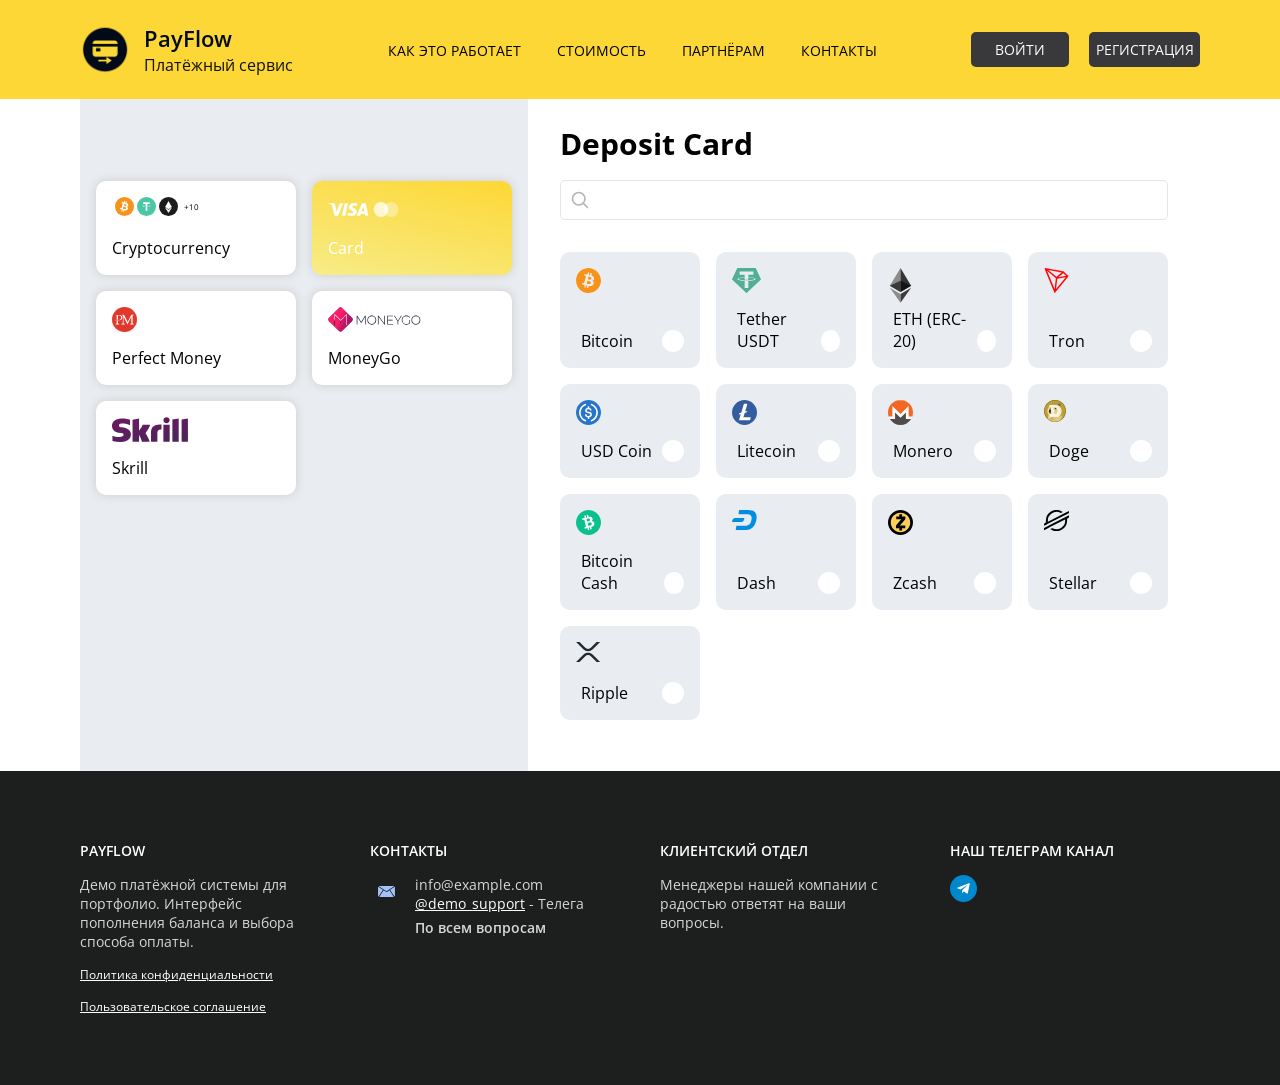
==== commit 0e6abe4c: "rename names" ====
--- a/cards-template/master-card.html
+++ b/cards-template/master-card.html
@@ -25,7 +25,7 @@
                 <ul class="header__menu">
                     <li class="header__menu-item"><a href="#" class="header__menu-item-link">Как это работает</a></li>
                     <li class="header__menu-item"><a href="#" class="header__menu-item-link">Стоимость</a></li>
-                    <li class="header__menu-item"><a href="#" class="header__menu-item-link">Партнерка</a></li>
+                    <li class="header__menu-item"><a href="#" class="header__menu-item-link">Партнёрам</a></li>
                     <li class="header__menu-item"><a href="#contacts" class="header__menu-item-link">Контакты</a></li>
                 </ul>
                 <div class="header__auth">
@@ -35,10 +35,10 @@
             </div>
         </section>
 
-        <section class="payment-sistems">
+        <section class="payment-systems">
             <div class="container">
                 <div class="d-flex flex-wrap">
-                    <div class="payment-sistems__left">
+                    <div class="payment-systems__left">
                         <div class="region opacity-0">
                             <span>Payment methods for the region</span><strong>Georgia </strong>
                             <a href="#">Change</a>
@@ -155,7 +155,7 @@
                                 </div>
                                 <div class="payment__title">MoneyGo</div>
                             </a>
-                            <a href="./scrill.html" class="payment">
+                            <a href="./skrill.html" class="payment">
                                 <div class="payment__icons">
                                 <svg viewBox="0 0 76 25" fill="none" xmlns="http://www.w3.org/2000/svg" id="skrill-card">
                                         <g class="skrill-svg svg-mono" fill="#fff">
@@ -188,18 +188,18 @@
                                         </g>
                                     </svg>
                                 </div>
-                                <div class="payment__title">Scrill</div>
+                                <div class="payment__title">Skrill</div>
                             </a>
 
                         </div>
                     </div>
-                    <div class="payment-sistems__right">
+                    <div class="payment-systems__right">
 
                         <!-- Deposit --- start --->
                         <div class="content deposit">
                             <h1 class="visually-hidden">Deposit</h1>
                             <div class="d-flex content__heading">
-                                <h2 class="content__title">Deposit-Card</h2>
+                                <h2 class="content__title">Deposit Card</h2>
                                 <!-- <span>ID: 118379</span> -->
                             </div>
                             <div class="search">
@@ -457,7 +457,7 @@
                                     </div>
                                 </article>
                                 <article class="transition__item">
-                                    <h3 class="transition__title">Tether USDT (TRK-20)</h3>
+                                    <h3 class="transition__title">Tether USDT (TRC-20)</h3>
                                     <div  class="d-flex">
                                         <p>transition time ~ 5 minutes</p>
                                         <span class="check">
@@ -525,7 +525,7 @@
                                     <strong>USDT</strong>
                                     <span>BEP-20</span>
                                 </div>
-                                <img src="../static/assets/img/shtrichcode.jpg" alt="Demo QR code">
+                                <img src="../static/assets/img/qr-code.jpg" alt="Demo QR code">
                                 <h3>Deposit address</h3>
                                 <p>0X4c60X4c60X4c60X4c60X4c60X4c60X4c60X4c60X4c6v0X4c6v0X4c6v</p>
                             </div>
--- a/static/assets/css/main.css
+++ b/static/assets/css/main.css
@@ -1,4 +1,4 @@
-@import url('_my-main.css');
+@import url('layout.css');
 
 /* Settings */
 * {
